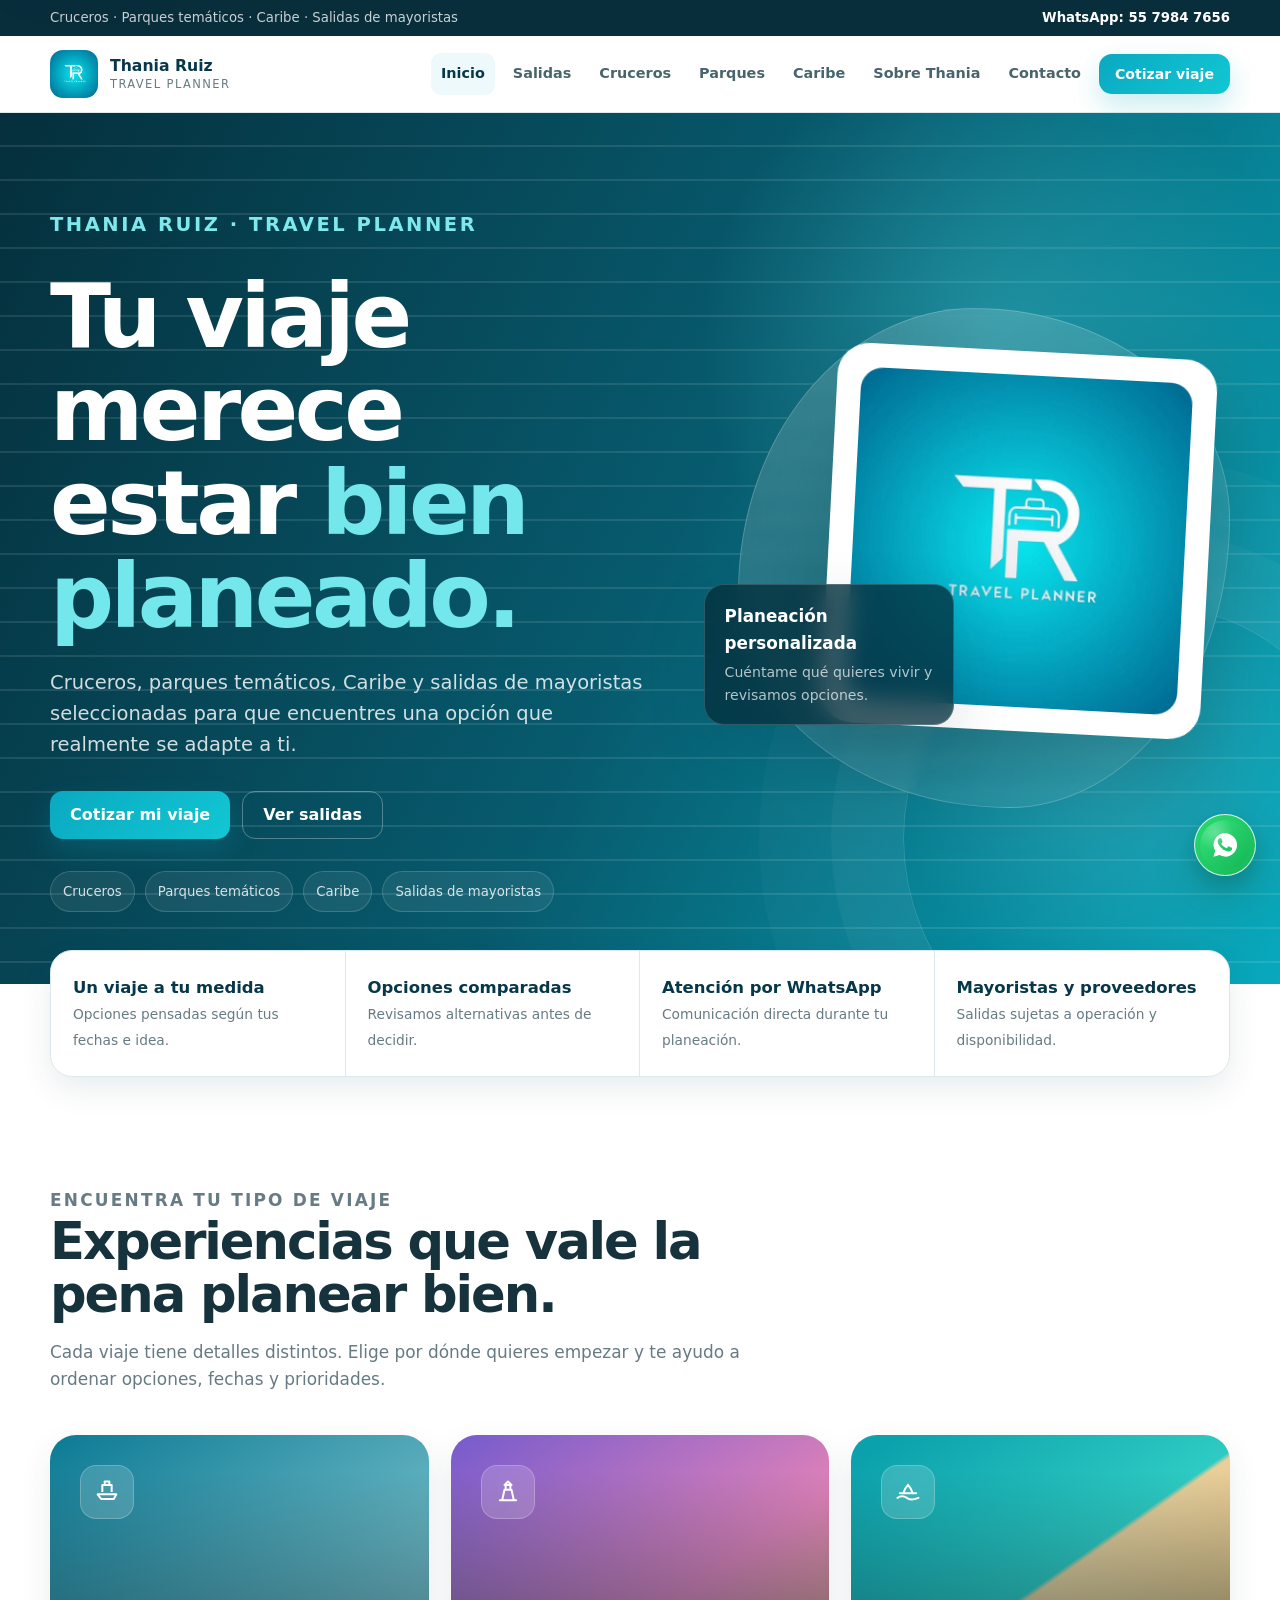
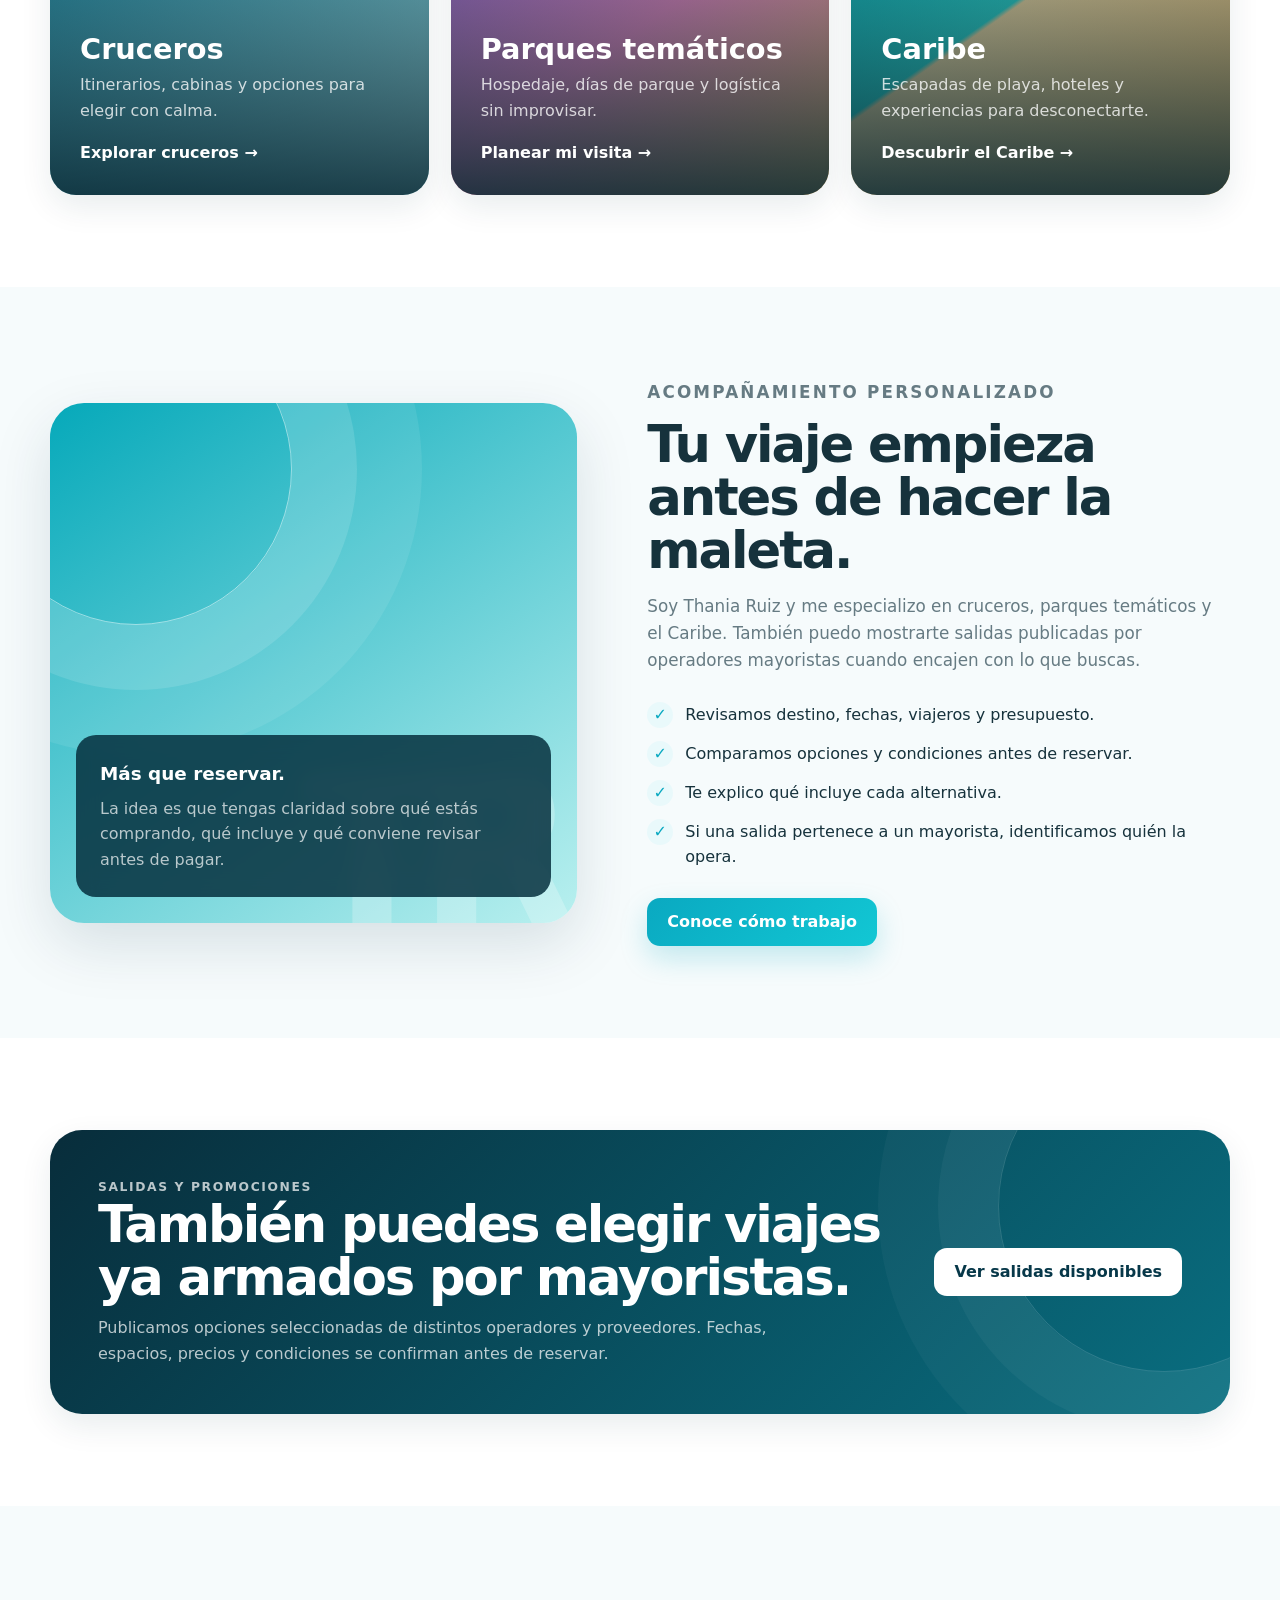
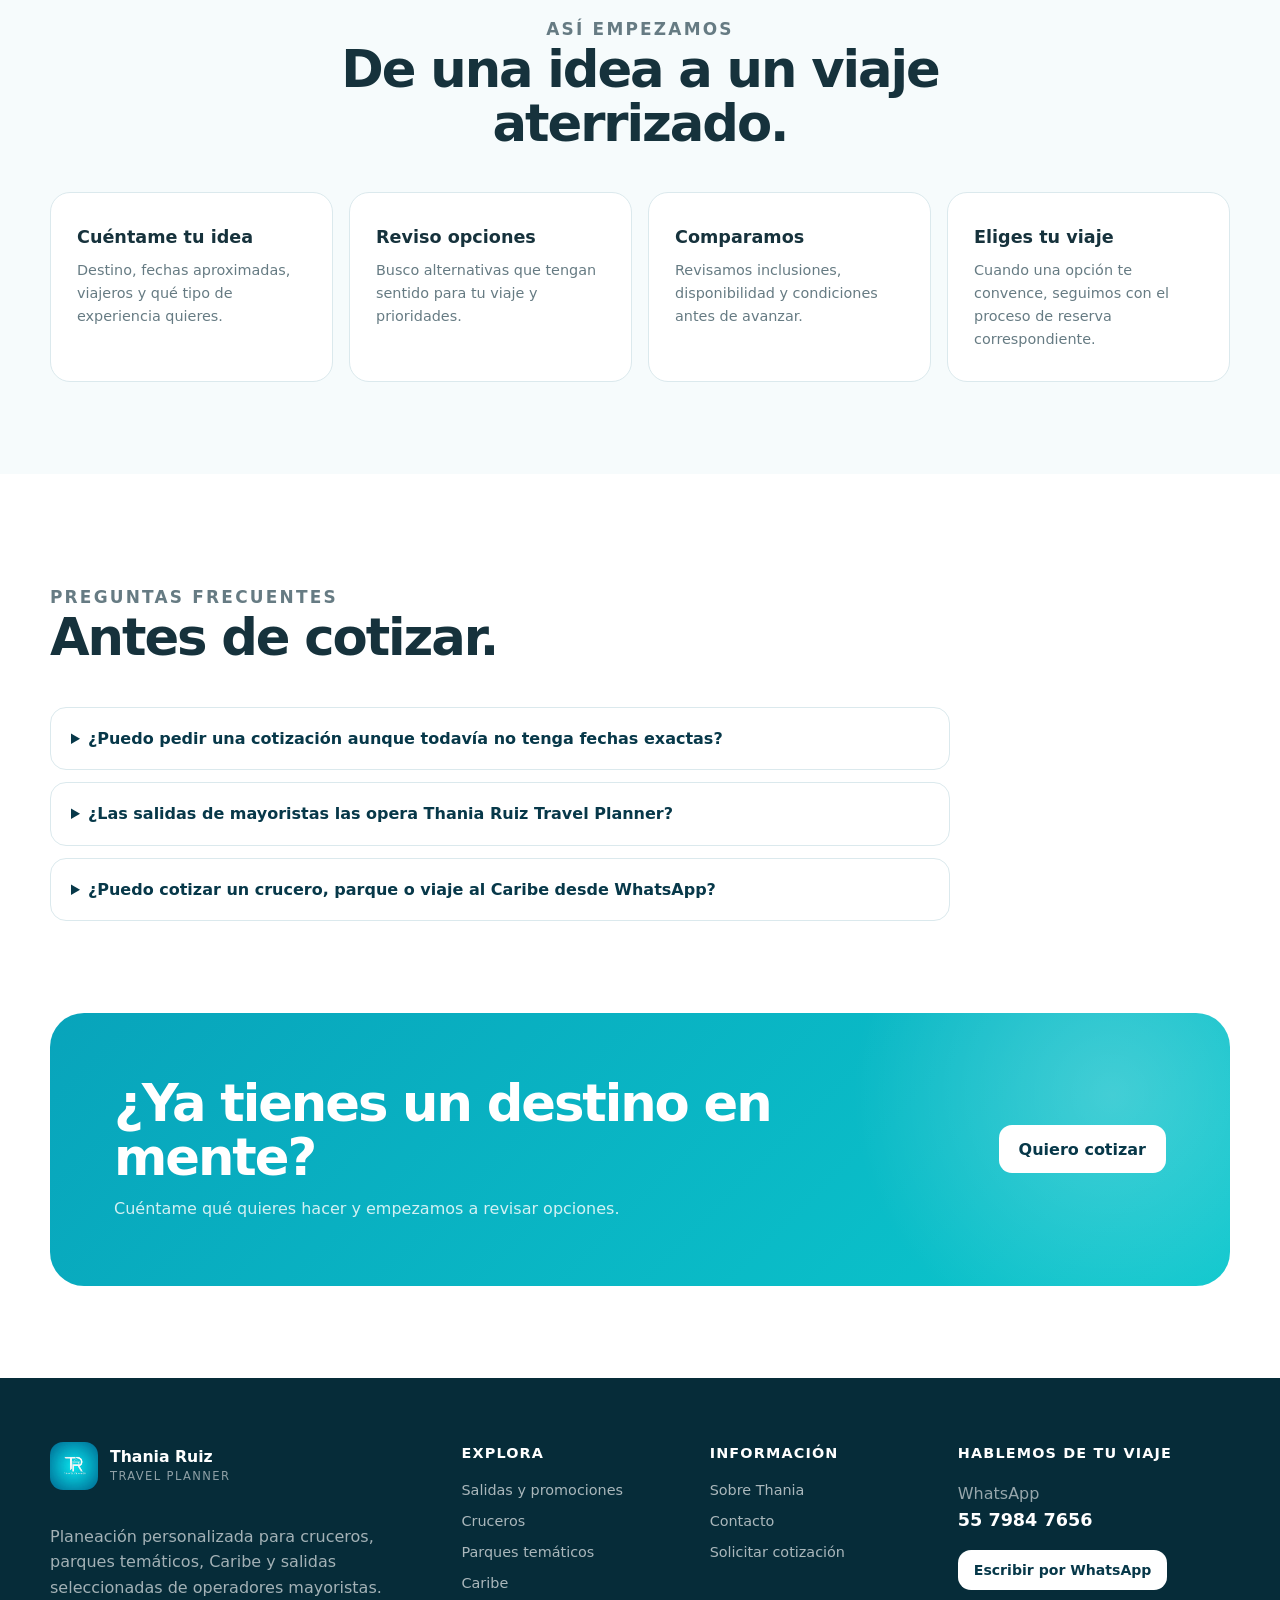
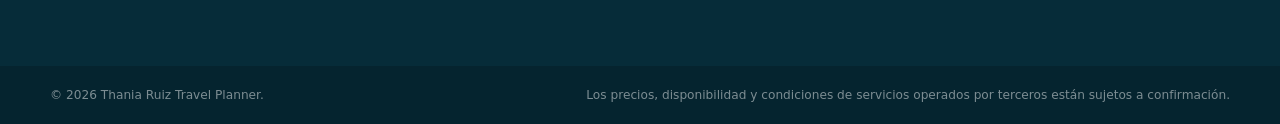
==== index.html @ 1c882a8e "Sitio inicial Thania Ruiz Travel Planner" ====
<!doctype html>
<html lang="es">
<head>
  <meta charset="utf-8">
  <meta name="viewport" content="width=device-width, initial-scale=1">
  <title>Thania Ruiz Travel Planner | Cruceros, Parques y Caribe</title>
  <meta name="description" content="Planeación personalizada de cruceros, parques temáticos, Caribe y salidas seleccionadas de mayoristas con Thania Ruiz Travel Planner.">
  <meta name="theme-color" content="#073849">
  <link rel="icon" href="assets/logo.webp">
  <link rel="stylesheet" href="css/styles.css">
</head>
<body data-page="inicio">
  <header id="site-header"></header>

  <main id="contenido">
    <section class="hero">
      <div class="container hero-inner">
        <div class="hero-copy reveal">
          <p class="eyebrow">Thania Ruiz · Travel Planner</p>
          <h1>Tu viaje merece estar <span>bien planeado.</span></h1>
          <p>Cruceros, parques temáticos, Caribe y salidas de mayoristas seleccionadas para que encuentres una opción que realmente se adapte a ti.</p>
          <div class="hero-actions">
            <a class="btn" href="contacto.html#cotizar">Cotizar mi viaje</a>
            <a class="btn btn-outline" href="salidas.html">Ver salidas</a>
          </div>
          <div class="hero-tags" aria-label="Especialidades">
            <span>Cruceros</span>
            <span>Parques temáticos</span>
            <span>Caribe</span>
            <span>Salidas de mayoristas</span>
          </div>
        </div>
        <div class="hero-panel reveal" aria-hidden="true">
          <div class="hero-orbit"></div>
          <div class="hero-logo-card"><img src="assets/logo.webp" alt=""></div>
          <div class="hero-float"><strong>Planeación personalizada</strong><span>Cuéntame qué quieres vivir y revisamos opciones.</span></div>
        </div>
      </div>
    </section>

    <div class="trust-strip">
      <div class="container trust-grid reveal">
        <div class="trust-item"><strong>Un viaje a tu medida</strong><span>Opciones pensadas según tus fechas e idea.</span></div>
        <div class="trust-item"><strong>Opciones comparadas</strong><span>Revisamos alternativas antes de decidir.</span></div>
        <div class="trust-item"><strong>Atención por WhatsApp</strong><span>Comunicación directa durante tu planeación.</span></div>
        <div class="trust-item"><strong>Mayoristas y proveedores</strong><span>Salidas sujetas a operación y disponibilidad.</span></div>
      </div>
    </div>

    <section class="section">
      <div class="container">
        <div class="section-head reveal">
          <p class="eyebrow">Encuentra tu tipo de viaje</p>
          <h2>Experiencias que vale la pena planear bien.</h2>
          <p>Cada viaje tiene detalles distintos. Elige por dónde quieres empezar y te ayudo a ordenar opciones, fechas y prioridades.</p>
        </div>
        <div class="card-grid">
          <a class="experience-card bg-cruise reveal" href="cruceros.html">
            <span class="experience-icon"><svg viewBox="0 0 24 24" aria-hidden="true"><path d="M4 14h16l-2.2 4H7L4 14Zm4-2V6h8v6M10 6V3h4v3" fill="none" stroke="currentColor" stroke-width="1.7" stroke-linejoin="round"/></svg></span>
            <h3>Cruceros</h3><p>Itinerarios, cabinas y opciones para elegir con calma.</p><span class="card-link">Explorar cruceros →</span>
          </a>
          <a class="experience-card bg-parks reveal" href="parques.html">
            <span class="experience-icon"><svg viewBox="0 0 24 24" aria-hidden="true"><path d="M5 19h14M7 19l2-9h6l2 9M10 10V6h4v4M9 6l3-3 3 3" fill="none" stroke="currentColor" stroke-width="1.7" stroke-linecap="round" stroke-linejoin="round"/></svg></span>
            <h3>Parques temáticos</h3><p>Hospedaje, días de parque y logística sin improvisar.</p><span class="card-link">Planear mi visita →</span>
          </a>
          <a class="experience-card bg-caribe reveal" href="caribe.html">
            <span class="experience-icon"><svg viewBox="0 0 24 24" aria-hidden="true"><path d="M3 17c3-2 5-2 8 0s5 2 10 0M5 13h14M8 13c1-4 3-6 4-7 1 1 3 3 4 7" fill="none" stroke="currentColor" stroke-width="1.7" stroke-linecap="round"/></svg></span>
            <h3>Caribe</h3><p>Escapadas de playa, hoteles y experiencias para desconectarte.</p><span class="card-link">Descubrir el Caribe →</span>
          </a>
        </div>
      </div>
    </section>

    <section class="section section-soft">
      <div class="container split">
        <div class="visual-panel reveal">
          <div class="visual-note"><strong>Más que reservar.</strong><p>La idea es que tengas claridad sobre qué estás comprando, qué incluye y qué conviene revisar antes de pagar.</p></div>
        </div>
        <div class="copy reveal">
          <p class="eyebrow">Acompañamiento personalizado</p>
          <h2>Tu viaje empieza antes de hacer la maleta.</h2>
          <p>Soy Thania Ruiz y me especializo en cruceros, parques temáticos y el Caribe. También puedo mostrarte salidas publicadas por operadores mayoristas cuando encajen con lo que buscas.</p>
          <ul class="check-list">
            <li>Revisamos destino, fechas, viajeros y presupuesto.</li>
            <li>Comparamos opciones y condiciones antes de reservar.</li>
            <li>Te explico qué incluye cada alternativa.</li>
            <li>Si una salida pertenece a un mayorista, identificamos quién la opera.</li>
          </ul>
          <a class="btn" href="nosotros.html">Conoce cómo trabajo</a>
        </div>
      </div>
    </section>

    <section class="section">
      <div class="container">
        <div class="majorista-banner reveal">
          <div class="majorista-inner">
            <div>
              <p class="eyebrow">Salidas y promociones</p>
              <h2>También puedes elegir viajes ya armados por mayoristas.</h2>
              <p>Publicamos opciones seleccionadas de distintos operadores y proveedores. Fechas, espacios, precios y condiciones se confirman antes de reservar.</p>
            </div>
            <a class="btn btn-light" href="salidas.html">Ver salidas disponibles</a>
          </div>
        </div>
      </div>
    </section>

    <section class="section section-soft">
      <div class="container">
        <div class="section-head center reveal">
          <p class="eyebrow">Así empezamos</p>
          <h2>De una idea a un viaje aterrizado.</h2>
        </div>
        <div class="steps">
          <div class="step reveal"><h3>Cuéntame tu idea</h3><p>Destino, fechas aproximadas, viajeros y qué tipo de experiencia quieres.</p></div>
          <div class="step reveal"><h3>Reviso opciones</h3><p>Busco alternativas que tengan sentido para tu viaje y prioridades.</p></div>
          <div class="step reveal"><h3>Comparamos</h3><p>Revisamos inclusiones, disponibilidad y condiciones antes de avanzar.</p></div>
          <div class="step reveal"><h3>Eliges tu viaje</h3><p>Cuando una opción te convence, seguimos con el proceso de reserva correspondiente.</p></div>
        </div>
      </div>
    </section>

    <section class="section">
      <div class="container">
        <div class="section-head reveal">
          <p class="eyebrow">Preguntas frecuentes</p>
          <h2>Antes de cotizar.</h2>
        </div>
        <div class="faq reveal">
          <details><summary>¿Puedo pedir una cotización aunque todavía no tenga fechas exactas?</summary><p>Sí. Puedes compartir un mes aproximado o decir que tus fechas son flexibles para revisar alternativas.</p></details>
          <details><summary>¿Las salidas de mayoristas las opera Thania Ruiz Travel Planner?</summary><p>No necesariamente. Cuando una salida sea operada por un tercero, el mayorista u operador se identificará y sus condiciones estarán sujetas a confirmación.</p></details>
          <details><summary>¿Puedo cotizar un crucero, parque o viaje al Caribe desde WhatsApp?</summary><p>Sí. El formulario de este sitio genera un mensaje con la información básica para iniciar la cotización por WhatsApp.</p></details>
        </div>
      </div>
    </section>

    <section class="section pt-0">
      <div class="container">
        <div class="cta reveal">
          <div class="cta-inner">
            <div><h2>¿Ya tienes un destino en mente?</h2><p>Cuéntame qué quieres hacer y empezamos a revisar opciones.</p></div>
            <a class="btn btn-light" href="contacto.html#cotizar">Quiero cotizar</a>
          </div>
        </div>
      </div>
    </section>
  </main>

  <footer id="site-footer"></footer>
  <a class="whatsapp-float" data-wa-message="Hola Thania, quiero información para planear un viaje." aria-label="Escribir por WhatsApp"><svg viewBox="0 0 24 24" aria-hidden="true"><path d="M12.04 2a9.82 9.82 0 0 0-8.43 14.87L2.1 22l5.25-1.38A9.99 9.99 0 1 0 12.04 2Zm5.79 14.08c-.25.7-1.47 1.34-2.02 1.42-.52.08-1.18.12-1.9-.12-.44-.14-1-.33-1.73-.64-3.04-1.31-5.03-4.36-5.18-4.56-.15-.2-1.24-1.65-1.24-3.15s.79-2.24 1.07-2.54c.28-.3.61-.37.81-.37.2 0 .4 0 .58.01.19.01.44-.07.69.53.25.6.84 2.05.91 2.2.08.15.13.33.03.53-.1.2-.15.33-.3.51-.15.18-.32.4-.46.53-.15.15-.3.31-.13.61.18.3.79 1.3 1.69 2.11 1.16 1.03 2.14 1.35 2.44 1.5.3.15.48.13.66-.08.18-.2.76-.89.96-1.19.2-.3.4-.25.68-.15.28.1 1.77.84 2.08.99.3.15.51.23.58.35.08.13.08.73-.17 1.43Z"/></svg></a>
  <script src="js/main.js"></script>
</body>
</html>
---- css/styles.css ----
:root {
  --turquoise: #0aa9c1;
  --turquoise-2: #12c7d4;
  --deep: #073849;
  --navy: #082d3b;
  --ink: #16323c;
  --muted: #667b83;
  --cream: #f6fbfc;
  --white: #ffffff;
  --line: #dbe9ed;
  --shadow: 0 22px 60px rgba(4, 50, 66, .13);
  --shadow-soft: 0 12px 32px rgba(4, 50, 66, .09);
  --radius: 26px;
  --radius-sm: 16px;
  --container: 1180px;
}

* { box-sizing: border-box; }
html { scroll-behavior: smooth; }
body {
  margin: 0;
  color: var(--ink);
  background: var(--white);
  font-family: Inter, ui-sans-serif, system-ui, -apple-system, BlinkMacSystemFont, "Segoe UI", sans-serif;
  line-height: 1.6;
  -webkit-font-smoothing: antialiased;
}
body.menu-open { overflow: hidden; }
img { max-width: 100%; display: block; }
a { color: inherit; text-decoration: none; }
button, input, select, textarea { font: inherit; }
button { cursor: pointer; }

.container { width: min(calc(100% - 40px), var(--container)); margin-inline: auto; }
.section { padding: 92px 0; }
.section-soft { background: var(--cream); }
.section-dark { background: var(--deep); color: var(--white); }
.section-head { max-width: 760px; margin-bottom: 42px; }
.section-head.center { margin-inline: auto; text-align: center; }
.section-head h2, .page-intro h1, .hero h1 {
  margin: 0;
  line-height: 1.04;
  letter-spacing: -.04em;
}
.section-head h2 { font-size: clamp(2rem, 4vw, 3.45rem); }
.section-head p { margin: 18px 0 0; color: var(--muted); font-size: 1.06rem; }
.section-dark .section-head p { color: rgba(255,255,255,.74); }
.eyebrow {
  margin: 0 0 12px;
  color: var(--turquoise);
  font-size: .77rem;
  font-weight: 800;
  letter-spacing: .13em;
  text-transform: uppercase;
}
.section-dark .eyebrow { color: #5be1e7; }

.skip-link { position: fixed; left: 16px; top: -60px; z-index: 9999; background: #fff; padding: 10px 14px; border-radius: 10px; box-shadow: var(--shadow-soft); }
.skip-link:focus { top: 16px; }

.topbar { background: var(--navy); color: rgba(255,255,255,.78); font-size: .83rem; }
.topbar-inner { min-height: 36px; display: flex; justify-content: space-between; align-items: center; gap: 20px; }
.topbar a { color: #fff; font-weight: 700; }
.nav { position: sticky; top: 0; z-index: 100; background: rgba(255,255,255,.96); border-bottom: 1px solid rgba(219,233,237,.9); backdrop-filter: blur(16px); }
.nav-inner { min-height: 76px; display: flex; align-items: center; justify-content: space-between; gap: 24px; }
.brand { display: inline-flex; align-items: center; gap: 12px; min-width: 210px; }
.brand img { width: 48px; height: 48px; object-fit: cover; border-radius: 13px; }
.brand span { display: flex; flex-direction: column; line-height: 1.05; }
.brand strong { font-size: .98rem; color: var(--deep); }
.brand small { margin-top: 4px; color: var(--muted); font-size: .72rem; letter-spacing: .12em; text-transform: uppercase; }
.nav-menu { display: flex; align-items: center; gap: 8px; }
.nav-menu > a:not(.btn) { padding: 9px 10px; color: #49646d; font-size: .9rem; font-weight: 700; border-radius: 10px; transition: .2s ease; }
.nav-menu > a:not(.btn):hover, .nav-menu > a.active { background: #edf9fb; color: var(--deep); }
.nav-toggle { display: none; width: 44px; height: 44px; border: 0; background: transparent; padding: 9px; }
.nav-toggle span { display: block; height: 2px; background: var(--deep); margin: 5px 0; border-radius: 2px; }

.btn {
  display: inline-flex;
  align-items: center;
  justify-content: center;
  gap: 9px;
  min-height: 48px;
  padding: 0 20px;
  border: 0;
  border-radius: 13px;
  background: linear-gradient(135deg, var(--turquoise), var(--turquoise-2));
  color: #fff;
  font-weight: 800;
  box-shadow: 0 12px 28px rgba(10,169,193,.22);
  transition: transform .2s ease, box-shadow .2s ease;
}
.btn:hover { transform: translateY(-2px); box-shadow: 0 16px 32px rgba(10,169,193,.28); }
.btn-sm { min-height: 40px; padding-inline: 16px; font-size: .88rem; }
.btn-light { background: #fff; color: var(--deep); box-shadow: none; }
.btn-outline { background: transparent; color: var(--deep); border: 1px solid var(--line); box-shadow: none; }
.btn-outline:hover { border-color: #9adce4; box-shadow: none; }
.btn-block { width: 100%; }

.hero { position: relative; overflow: hidden; min-height: 720px; background: linear-gradient(115deg, #052f3c 0%, #075b6e 52%, #08a9bd 100%); color: #fff; }
.hero::before, .page-hero::before {
  content: "";
  position: absolute;
  inset: 0;
  background:
    radial-gradient(circle at 78% 26%, rgba(95,235,239,.28), transparent 25%),
    radial-gradient(circle at 87% 74%, rgba(255,255,255,.11), transparent 18%),
    linear-gradient(transparent 94%, rgba(255,255,255,.1) 94%);
  background-size: auto, auto, 100% 34px;
  pointer-events: none;
}
.hero::after {
  content: "";
  position: absolute;
  width: 470px;
  height: 470px;
  right: -95px;
  bottom: -90px;
  border-radius: 50%;
  border: 1px solid rgba(255,255,255,.16);
  box-shadow: 0 0 0 72px rgba(255,255,255,.035), 0 0 0 144px rgba(255,255,255,.025);
}
.hero-inner { position: relative; z-index: 2; min-height: 720px; display: grid; grid-template-columns: 1.06fr .94fr; align-items: center; gap: 60px; padding: 72px 0; }
.hero-copy { max-width: 690px; }
.hero .eyebrow { color: #7ee9ec; }
.hero h1 { font-size: clamp(3.25rem, 7vw, 6.2rem); max-width: 800px; }
.hero h1 span { color: #73e7eb; }
.hero-copy > p { max-width: 660px; margin: 24px 0 30px; color: rgba(255,255,255,.82); font-size: clamp(1.05rem, 2vw, 1.22rem); }
.hero-actions { display: flex; flex-wrap: wrap; gap: 12px; }
.hero .btn-outline { color: #fff; border-color: rgba(255,255,255,.3); }
.hero .btn-outline:hover { background: rgba(255,255,255,.08); }
.hero-tags { display: flex; flex-wrap: wrap; gap: 10px; margin-top: 32px; }
.hero-tags span { padding: 9px 12px; border: 1px solid rgba(255,255,255,.16); border-radius: 999px; background: rgba(255,255,255,.07); color: rgba(255,255,255,.82); font-size: .83rem; }
.hero-panel { position: relative; min-height: 520px; }
.hero-orbit { position: absolute; inset: 20px 0 0 34px; border-radius: 48% 52% 45% 55% / 57% 42% 58% 43%; background: linear-gradient(145deg, rgba(255,255,255,.18), rgba(255,255,255,.05)); border: 1px solid rgba(255,255,255,.2); backdrop-filter: blur(7px); }
.hero-logo-card { position: absolute; width: min(380px, 82%); right: 4%; top: 12%; border-radius: 32px; padding: 24px; background: #fff; box-shadow: 0 35px 90px rgba(0,0,0,.22); transform: rotate(3deg); }
.hero-logo-card img { width: 100%; aspect-ratio: 1 / 1; object-fit: cover; border-radius: 22px; }
.hero-float { position: absolute; left: 0; bottom: 16%; width: 250px; padding: 18px 20px; border-radius: 20px; background: rgba(5,46,59,.77); border: 1px solid rgba(255,255,255,.16); backdrop-filter: blur(12px); box-shadow: var(--shadow); }
.hero-float strong { display: block; font-size: 1.05rem; }
.hero-float span { display: block; margin-top: 4px; color: rgba(255,255,255,.7); font-size: .88rem; }

.trust-strip { margin-top: -34px; position: relative; z-index: 4; }
.trust-grid { display: grid; grid-template-columns: repeat(4, 1fr); background: #fff; border: 1px solid var(--line); border-radius: 22px; box-shadow: var(--shadow-soft); overflow: hidden; }
.trust-item { padding: 24px 22px; border-right: 1px solid var(--line); }
.trust-item:last-child { border-right: 0; }
.trust-item strong { display: block; color: var(--deep); font-size: 1.03rem; }
.trust-item span { color: var(--muted); font-size: .86rem; }

.card-grid { display: grid; grid-template-columns: repeat(3, 1fr); gap: 22px; }
.experience-card { position: relative; min-height: 360px; padding: 30px; border-radius: var(--radius); overflow: hidden; display: flex; flex-direction: column; justify-content: flex-end; color: #fff; box-shadow: var(--shadow-soft); isolation: isolate; }
.experience-card::before, .destination-card::before, .departure-visual::before { content: ""; position: absolute; inset: 0; z-index: -2; transition: transform .5s ease; }
.experience-card::after, .destination-card::after, .departure-visual::after { content: ""; position: absolute; inset: 0; z-index: -1; background: linear-gradient(180deg, rgba(3,35,47,.05) 10%, rgba(3,35,47,.86) 100%); }
.experience-card:hover::before, .destination-card:hover::before { transform: scale(1.04); }
.bg-cruise::before { background: linear-gradient(145deg, #0c7f9a, #b8eef0); }
.bg-parks::before { background: linear-gradient(145deg, #7b5ed6, #ec87c0 52%, #f6c26c); }
.bg-caribe::before { background: linear-gradient(145deg, #0ca8b3 5%, #30d4cb 45%, #f5d89f 46%, #eebc6c 100%); }
.experience-icon { width: 54px; height: 54px; display: grid; place-items: center; border-radius: 16px; background: rgba(255,255,255,.16); border: 1px solid rgba(255,255,255,.22); backdrop-filter: blur(8px); margin-bottom: auto; }
.experience-icon svg { width: 28px; }
.experience-card h3 { margin: 22px 0 8px; font-size: 1.8rem; line-height: 1.05; }
.experience-card p { margin: 0 0 16px; color: rgba(255,255,255,.78); }
.card-link { font-weight: 800; }

.split { display: grid; grid-template-columns: .95fr 1.05fr; gap: 70px; align-items: center; }
.visual-panel { min-height: 520px; position: relative; border-radius: 34px; overflow: hidden; background: linear-gradient(145deg, #06a9ba, #b9f0ef); box-shadow: var(--shadow); }
.visual-panel::before { content: ""; position: absolute; width: 310px; height: 310px; top: -90px; left: -70px; border-radius: 50%; border: 1px solid rgba(255,255,255,.5); box-shadow: 0 0 0 65px rgba(255,255,255,.12), 0 0 0 130px rgba(255,255,255,.08); }
.visual-panel::after { content: "TR"; position: absolute; right: 24px; bottom: -34px; color: rgba(255,255,255,.24); font-size: 13rem; font-weight: 900; line-height: 1; letter-spacing: -.12em; }
.visual-note { position: absolute; left: 26px; right: 26px; bottom: 26px; z-index: 2; padding: 24px; border-radius: 20px; background: rgba(5,48,62,.85); color: #fff; backdrop-filter: blur(10px); }
.visual-note strong { font-size: 1.15rem; }
.visual-note p { margin: 7px 0 0; color: rgba(255,255,255,.7); }
.copy h2 { margin: 0; font-size: clamp(2.15rem, 4vw, 3.7rem); line-height: 1.03; letter-spacing: -.04em; }
.copy > p { color: var(--muted); font-size: 1.05rem; }
.check-list { list-style: none; padding: 0; margin: 28px 0; display: grid; gap: 13px; }
.check-list li { display: flex; gap: 12px; align-items: flex-start; }
.check-list li::before { content: "✓"; flex: 0 0 26px; height: 26px; display: grid; place-items: center; border-radius: 50%; background: #e9f9fb; color: var(--turquoise); font-weight: 900; }

.majorista-banner { position: relative; overflow: hidden; border-radius: 32px; background: linear-gradient(135deg, var(--navy), #096e80); color: #fff; padding: 48px; box-shadow: var(--shadow-soft); }
.majorista-banner::after { content: ""; position: absolute; width: 330px; height: 330px; right: -100px; top: -90px; border-radius: 50%; border: 1px solid rgba(255,255,255,.15); box-shadow: 0 0 0 60px rgba(255,255,255,.04), 0 0 0 120px rgba(255,255,255,.03); }
.majorista-inner { position: relative; z-index: 2; display: grid; grid-template-columns: 1fr auto; align-items: center; gap: 30px; }
.majorista-banner h2 { margin: 0 0 10px; font-size: clamp(2rem, 4vw, 3.2rem); letter-spacing: -.04em; line-height: 1.05; }
.majorista-banner p { max-width: 740px; margin: 0; color: rgba(255,255,255,.72); }

.steps { display: grid; grid-template-columns: repeat(4, 1fr); gap: 16px; }
.step { padding: 30px 26px; border: 1px solid var(--line); border-radius: 20px; background: #fff; }
.step h3 { margin: 0 0 8px; font-size: 1.1rem; }
.step p { margin: 0; color: var(--muted); font-size: .9rem; }

.cta { position: relative; overflow: hidden; border-radius: 34px; padding: 64px; background: linear-gradient(135deg, #08a4bb, #0bc7cd); color: #fff; }
.cta::before { content: ""; position: absolute; inset: 0; background: radial-gradient(circle at 90% 30%, rgba(255,255,255,.23), transparent 24%); }
.cta-inner { position: relative; z-index: 2; display: grid; grid-template-columns: 1fr auto; gap: 30px; align-items: center; }
.cta h2 { margin: 0; max-width: 760px; font-size: clamp(2rem, 4vw, 3.5rem); line-height: 1.04; letter-spacing: -.04em; }
.cta p { margin: 12px 0 0; color: rgba(255,255,255,.82); }

.page-hero { position: relative; overflow: hidden; background: linear-gradient(120deg, #073849, #08798c); color: #fff; }
.page-hero-inner { position: relative; z-index: 2; min-height: 380px; padding: 76px 0; display: flex; align-items: flex-end; }
.page-intro { max-width: 790px; }
.page-intro .eyebrow { color: #72e6ea; }
.page-intro h1 { font-size: clamp(3rem, 6vw, 5.2rem); }
.page-intro p { margin: 22px 0 0; max-width: 720px; color: rgba(255,255,255,.76); font-size: 1.1rem; }

.filter-bar { display: flex; flex-wrap: wrap; gap: 9px; margin-bottom: 32px; }
.filter-button { border: 1px solid var(--line); background: #fff; color: #536b74; border-radius: 999px; padding: 10px 15px; font-weight: 800; font-size: .86rem; }
.filter-button.active, .filter-button:hover { background: var(--deep); border-color: var(--deep); color: #fff; }
.departure-grid { display: grid; grid-template-columns: repeat(3, 1fr); gap: 22px; }
.departure-card { border: 1px solid var(--line); border-radius: 24px; overflow: hidden; background: #fff; box-shadow: var(--shadow-soft); }
.departure-visual { position: relative; min-height: 190px; overflow: hidden; isolation: isolate; color: #fff; }
.departure-visual.sea::before { background: linear-gradient(145deg, #0596ac, #18cbd0 54%, #f2d79d 55%, #e9b763); }
.departure-visual::after { background: linear-gradient(180deg, rgba(4,43,55,.04), rgba(4,43,55,.34)); }
.departure-label { position: absolute; left: 18px; top: 18px; z-index: 2; padding: 8px 11px; border-radius: 999px; background: rgba(255,255,255,.9); color: var(--deep); font-size: .76rem; font-weight: 900; }
.departure-icon { position: absolute; right: 24px; bottom: 20px; z-index: 2; width: 62px; height: 62px; display: grid; place-items: center; border-radius: 18px; background: rgba(255,255,255,.16); border: 1px solid rgba(255,255,255,.25); }
.departure-icon svg { width: 34px; }
.departure-body { padding: 24px; }
.departure-body h2 { margin: 0 0 4px; font-size: 1.4rem; line-height: 1.15; }
.departure-destination { margin: 0 0 20px; color: var(--muted); }
.departure-meta { display: grid; grid-template-columns: 1fr 1fr; gap: 10px; margin-bottom: 18px; }
.departure-meta span { padding: 11px; border-radius: 13px; background: var(--cream); color: var(--muted); font-size: .79rem; }
.departure-meta strong { display: block; color: var(--deep); font-size: .73rem; text-transform: uppercase; letter-spacing: .06em; }
.departure-body > p:not(.eyebrow):not(.departure-destination) { color: var(--muted); font-size: .9rem; }
.empty-state { grid-column: 1 / -1; padding: 60px; display: flex; flex-direction: column; align-items: center; text-align: center; border: 1px dashed #b8d9df; border-radius: 24px; background: #f8fcfd; }
.empty-state strong { font-size: 1.2rem; }
.empty-state span { color: var(--muted); margin: 6px 0 20px; }

.info-grid { display: grid; grid-template-columns: repeat(3, 1fr); gap: 20px; }
.info-card { padding: 28px; border-radius: 22px; border: 1px solid var(--line); background: #fff; }
.info-card .mini-icon { width: 50px; height: 50px; display: grid; place-items: center; border-radius: 15px; background: #eaf9fb; color: var(--turquoise); margin-bottom: 22px; font-weight: 900; }
.info-card h3 { margin: 0 0 8px; }
.info-card p { margin: 0; color: var(--muted); }

.destination-grid { display: grid; grid-template-columns: repeat(2, 1fr); gap: 20px; }
.destination-card { position: relative; min-height: 300px; border-radius: 26px; padding: 28px; display: flex; align-items: flex-end; overflow: hidden; color: #fff; isolation: isolate; }
.destination-card.cancun::before { background: linear-gradient(145deg, #07abc1, #36d8cf 52%, #f5d99e 53%, #e8b768); }
.destination-card.riviera::before { background: linear-gradient(145deg, #0d7b83, #34bda9 50%, #e8d5a3 51%, #c8975d); }
.destination-card.punta::before { background: linear-gradient(145deg, #209ab4, #5ed5d2 55%, #f7e3b6 56%, #edbd76); }
.destination-card.caribbean::before { background: linear-gradient(145deg, #075e7a, #139db2 58%, #f2ca84 59%, #dd9e52); }
.destination-card h3 { margin: 0; font-size: 1.7rem; }
.destination-card p { margin: 5px 0 0; color: rgba(255,255,255,.76); }

.faq { display: grid; gap: 12px; max-width: 900px; }
details { border: 1px solid var(--line); border-radius: 16px; padding: 18px 20px; background: #fff; }
summary { cursor: pointer; font-weight: 800; color: var(--deep); }
details p { color: var(--muted); margin: 12px 0 2px; }

.quote-layout { display: grid; grid-template-columns: .75fr 1.25fr; gap: 54px; align-items: start; }
.contact-card { padding: 32px; border-radius: 24px; background: linear-gradient(145deg, var(--deep), #08798b); color: #fff; position: sticky; top: 110px; }
.contact-card h2 { margin: 0 0 12px; font-size: 2rem; line-height: 1.05; }
.contact-card p { color: rgba(255,255,255,.72); }
.contact-lines { display: grid; gap: 14px; margin-top: 28px; }
.contact-line { padding: 16px; border-radius: 14px; background: rgba(255,255,255,.08); border: 1px solid rgba(255,255,255,.12); }
.contact-line span { display: block; color: rgba(255,255,255,.6); font-size: .75rem; text-transform: uppercase; letter-spacing: .08em; }
.contact-line strong { display: block; margin-top: 2px; }
.form-card { padding: 34px; border: 1px solid var(--line); border-radius: 26px; background: #fff; box-shadow: var(--shadow-soft); }
.form-grid { display: grid; grid-template-columns: 1fr 1fr; gap: 18px; }
.field { display: grid; gap: 7px; }
.field.full { grid-column: 1 / -1; }
.field label { color: var(--deep); font-weight: 800; font-size: .86rem; }
.field input, .field select, .field textarea { width: 100%; border: 1px solid #cfdee2; border-radius: 12px; padding: 13px 14px; color: var(--ink); background: #fbfdfe; outline: none; }
.field textarea { min-height: 120px; resize: vertical; }
.field input:focus, .field select:focus, .field textarea:focus { border-color: var(--turquoise); box-shadow: 0 0 0 3px rgba(10,169,193,.09); }
.form-note { color: var(--muted); font-size: .79rem; margin: 14px 0 0; }

.footer-main { background: #062c39; color: #fff; padding: 64px 0 50px; }
.footer-grid { display: grid; grid-template-columns: 1.35fr .75fr .75fr 1fr; gap: 44px; }
.brand-footer { min-width: 0; margin-bottom: 18px; }
.brand-footer strong { color: #fff; }
.brand-footer small { color: rgba(255,255,255,.55); }
.footer-grid > div:first-child p { max-width: 390px; color: rgba(255,255,255,.63); }
.footer-grid h3 { margin: 0 0 14px; font-size: .9rem; text-transform: uppercase; letter-spacing: .08em; }
.footer-grid > div > a:not(.brand):not(.btn) { display: block; margin: 8px 0; color: rgba(255,255,255,.66); font-size: .9rem; }
.footer-grid > div > a:hover { color: #fff; }
.footer-contact { color: rgba(255,255,255,.58); }
.footer-contact a { color: #fff; font-size: 1.1rem; font-weight: 800; }
.footer-bottom { background: #05242f; color: rgba(255,255,255,.48); font-size: .76rem; }
.footer-bottom-inner { min-height: 58px; display: flex; justify-content: space-between; align-items: center; gap: 24px; }

.whatsapp-float { position: fixed; right: 22px; bottom: 22px; z-index: 90; width: 58px; height: 58px; display: grid; place-items: center; border-radius: 50%; background: #25d366; color: #fff; box-shadow: 0 14px 30px rgba(0,0,0,.22); transition: transform .2s ease; }
.whatsapp-float:hover { transform: translateY(-3px) scale(1.03); }
.whatsapp-float svg { width: 28px; height: 28px; fill: currentColor; }

.reveal { opacity: 0; transform: translateY(18px); transition: opacity .6s ease, transform .6s ease; }
.reveal.visible { opacity: 1; transform: none; }

@media (max-width: 1040px) {
  .topbar-inner span { display: none; }
  .topbar-inner { justify-content: flex-end; }
  .nav-toggle { display: block; }
  .nav-menu { position: fixed; inset: 113px 0 auto 0; padding: 20px; background: #fff; border-bottom: 1px solid var(--line); box-shadow: var(--shadow-soft); display: grid; gap: 4px; transform: translateY(-12px); opacity: 0; pointer-events: none; transition: .2s ease; }
  .nav-menu.open { transform: none; opacity: 1; pointer-events: auto; }
  .nav-menu > a:not(.btn) { padding: 12px 14px; }
  .hero, .hero-inner { min-height: auto; }
  .hero-inner { grid-template-columns: 1fr; padding: 90px 0 110px; }
  .hero-panel { display: none; }
  .trust-grid { grid-template-columns: repeat(2, 1fr); }
  .trust-item:nth-child(2) { border-right: 0; }
  .trust-item:nth-child(-n+2) { border-bottom: 1px solid var(--line); }
  .card-grid, .departure-grid { grid-template-columns: repeat(2, 1fr); }
  .split { grid-template-columns: 1fr; gap: 42px; }
  .visual-panel { min-height: 390px; }
  .steps { grid-template-columns: repeat(2, 1fr); }
  .quote-layout { grid-template-columns: 1fr; }
  .contact-card { position: static; }
  .footer-grid { grid-template-columns: repeat(2, 1fr); }
}

@media (max-width: 700px) {
  .container { width: min(calc(100% - 28px), var(--container)); }
  .section { padding: 68px 0; }
  .topbar { display: none; }
  .nav-inner { min-height: 70px; }
  .nav-menu { inset: 70px 0 auto 0; }
  .brand img { width: 44px; height: 44px; }
  .hero-inner { padding: 74px 0 88px; }
  .hero h1 { font-size: clamp(2.75rem, 15vw, 4.2rem); }
  .hero-copy > p { font-size: 1rem; }
  .hero-actions { flex-direction: column; align-items: stretch; }
  .hero-actions .btn { width: 100%; }
  .trust-strip { margin-top: -24px; }
  .trust-grid { grid-template-columns: 1fr; }
  .trust-item { border-right: 0 !important; border-bottom: 1px solid var(--line); }
  .trust-item:last-child { border-bottom: 0; }
  .card-grid, .departure-grid, .info-grid, .destination-grid { grid-template-columns: 1fr; }
  .experience-card { min-height: 320px; }
  .majorista-banner { padding: 34px 26px; }
  .majorista-inner, .cta-inner { grid-template-columns: 1fr; }
  .majorista-inner .btn, .cta-inner .btn { width: 100%; }
  .steps { grid-template-columns: 1fr; }
  .cta { padding: 40px 26px; border-radius: 26px; }
  .page-hero-inner { min-height: 330px; padding: 58px 0; }
  .page-intro h1 { font-size: clamp(2.65rem, 13vw, 4rem); }
  .departure-meta { grid-template-columns: 1fr; }
  .form-grid { grid-template-columns: 1fr; }
  .field.full { grid-column: auto; }
  .form-card { padding: 24px; }
  .footer-grid { grid-template-columns: 1fr; gap: 30px; }
  .footer-bottom-inner { padding: 16px 0; display: grid; }
  .whatsapp-float { right: 16px; bottom: 16px; width: 54px; height: 54px; }
}
.pt-0 { padding-top: 0; }

/* --- Presentation refinements requested by client demo --- */
.page-hero {
  background:
    radial-gradient(circle at 18% 18%, rgba(92, 235, 239, .22), transparent 22%),
    radial-gradient(circle at 82% 22%, rgba(255,255,255,.14), transparent 18%),
    linear-gradient(118deg, #073849 0%, #0a6176 46%, #14b8ca 100%);
}

.page-hero::before {
  background:
    linear-gradient(180deg, rgba(255,255,255,.08), transparent 30%),
    radial-gradient(circle at 78% 24%, rgba(255,255,255,.18), transparent 18%),
    radial-gradient(circle at 87% 78%, rgba(4,36,48,.2), transparent 20%);
  opacity: 1;
}

.destination-carousel {
  position: relative;
  overflow: hidden;
  padding: 12px 0 18px;
}

.destination-carousel::before,
.destination-carousel::after {
  content: "";
  position: absolute;
  top: 0;
  bottom: 0;
  width: 72px;
  z-index: 4;
  pointer-events: none;
}

.destination-carousel::before {
  left: 0;
  background: linear-gradient(90deg, #fff 10%, rgba(255,255,255,0));
}

.destination-carousel::after {
  right: 0;
  background: linear-gradient(270deg, #fff 10%, rgba(255,255,255,0));
}

.destination-track {
  display: flex;
  align-items: stretch;
  gap: 20px;
  width: max-content;
  animation: destination-marquee 30s linear infinite;
  will-change: transform;
}

.destination-carousel:hover .destination-track {
  animation-play-state: paused;
}

@keyframes destination-marquee {
  0% { transform: translateX(0); }
  100% { transform: translateX(calc(-50% - 10px)); }
}

.destination-card.is-carousel {
  flex: 0 0 340px;
  min-height: 380px;
  padding: 30px;
  text-decoration: none;
  transform-origin: center center;
  transition: transform .35s ease, box-shadow .35s ease, filter .35s ease;
}

.destination-card.is-carousel::before {
  transition: transform .55s ease, filter .55s ease;
  filter: saturate(1.04);
}

.destination-card.is-carousel::after {
  background: linear-gradient(180deg, rgba(4, 34, 45, .02) 14%, rgba(3,35,47,.88) 100%);
}

.destination-card.is-carousel:hover {
  transform: scale(1.06);
  box-shadow: 0 26px 58px rgba(4, 50, 66, .20);
  z-index: 5;
}

.destination-card.is-carousel:hover::before {
  transform: scale(1.08);
  filter: saturate(1.14) brightness(1.03);
}

.destination-copy {
  display: flex;
  flex-direction: column;
  justify-content: flex-end;
  height: 100%;
}

.destination-badge {
  display: inline-flex;
  align-items: center;
  width: fit-content;
  padding: 8px 12px;
  border-radius: 999px;
  margin-bottom: auto;
  background: rgba(255,255,255,.14);
  border: 1px solid rgba(255,255,255,.22);
  backdrop-filter: blur(8px);
  color: rgba(255,255,255,.92);
  font-size: .78rem;
  font-weight: 700;
  letter-spacing: .04em;
  text-transform: uppercase;
}

.destination-card.is-carousel h3 {
  font-size: 2rem;
  line-height: 1.02;
  margin: 18px 0 10px;
}

.destination-card.is-carousel p {
  margin: 0;
  color: rgba(255,255,255,.82);
  max-width: 290px;
}

.destination-meta {
  display: flex;
  flex-wrap: wrap;
  gap: 8px;
  margin-top: 18px;
  opacity: .92;
}

.destination-meta span {
  padding: 7px 11px;
  border-radius: 999px;
  background: rgba(255,255,255,.12);
  border: 1px solid rgba(255,255,255,.14);
  color: rgba(255,255,255,.92);
  font-size: .78rem;
}

.destination-cta {
  margin-top: 18px;
  font-weight: 800;
  color: #fff;
  letter-spacing: -.01em;
}

.whatsapp-float {
  position: fixed;
  right: 24px;
  bottom: 24px;
  z-index: 90;
  width: 62px;
  height: 62px;
  display: grid;
  place-items: center;
  border-radius: 50%;
  color: #fff;
  background: linear-gradient(135deg, #29db6f 0%, #18b85a 100%);
  border: 1px solid rgba(255,255,255,.82);
  box-shadow: 0 18px 40px rgba(14, 85, 42, .28), 0 8px 20px rgba(0,0,0,.12);
  transition: transform .22s ease, box-shadow .22s ease, filter .22s ease;
}

.whatsapp-float::before {
  content: "";
  position: absolute;
  inset: 5px;
  border-radius: 50%;
  background: radial-gradient(circle at 30% 25%, rgba(255,255,255,.28), transparent 36%), linear-gradient(135deg, #34e27b, #13b654);
  z-index: -1;
}

.whatsapp-float:hover {
  transform: translateY(-4px) scale(1.05);
  box-shadow: 0 24px 46px rgba(14, 85, 42, .34), 0 12px 24px rgba(0,0,0,.12);
  filter: saturate(1.03);
}

.whatsapp-float svg {
  width: 28px;
  height: 28px;
  fill: currentColor;
}

@media (max-width: 900px) {
  .destination-card.is-carousel {
    flex-basis: 290px;
    min-height: 350px;
  }
}

@media (max-width: 700px) {
  .destination-carousel::before,
  .destination-carousel::after {
    width: 32px;
  }

  .destination-track {
    gap: 16px;
    animation-duration: 24s;
  }

  .destination-card.is-carousel {
    flex-basis: 260px;
    min-height: 320px;
    padding: 24px;
  }

  .destination-card.is-carousel h3 {
    font-size: 1.65rem;
  }

  .whatsapp-float {
    right: 16px;
    bottom: 16px;
    width: 58px;
    height: 58px;
  }
}
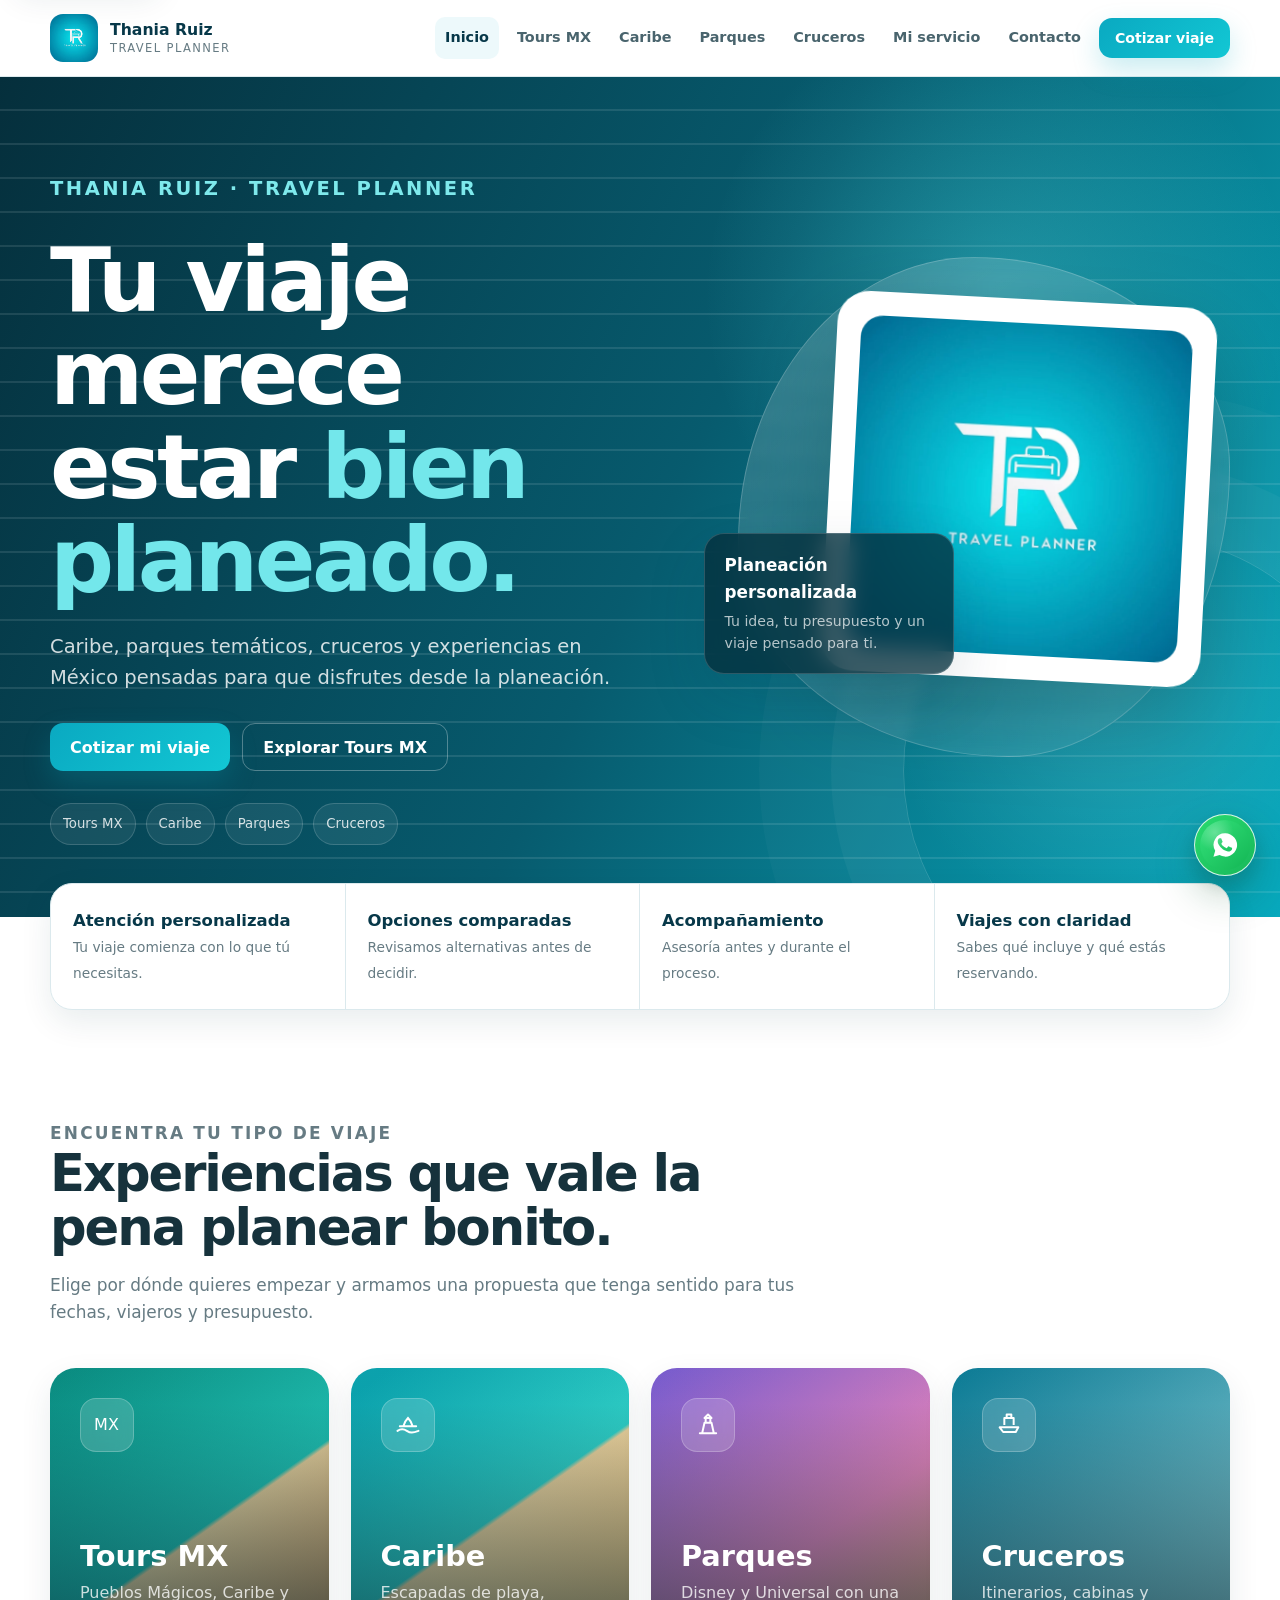
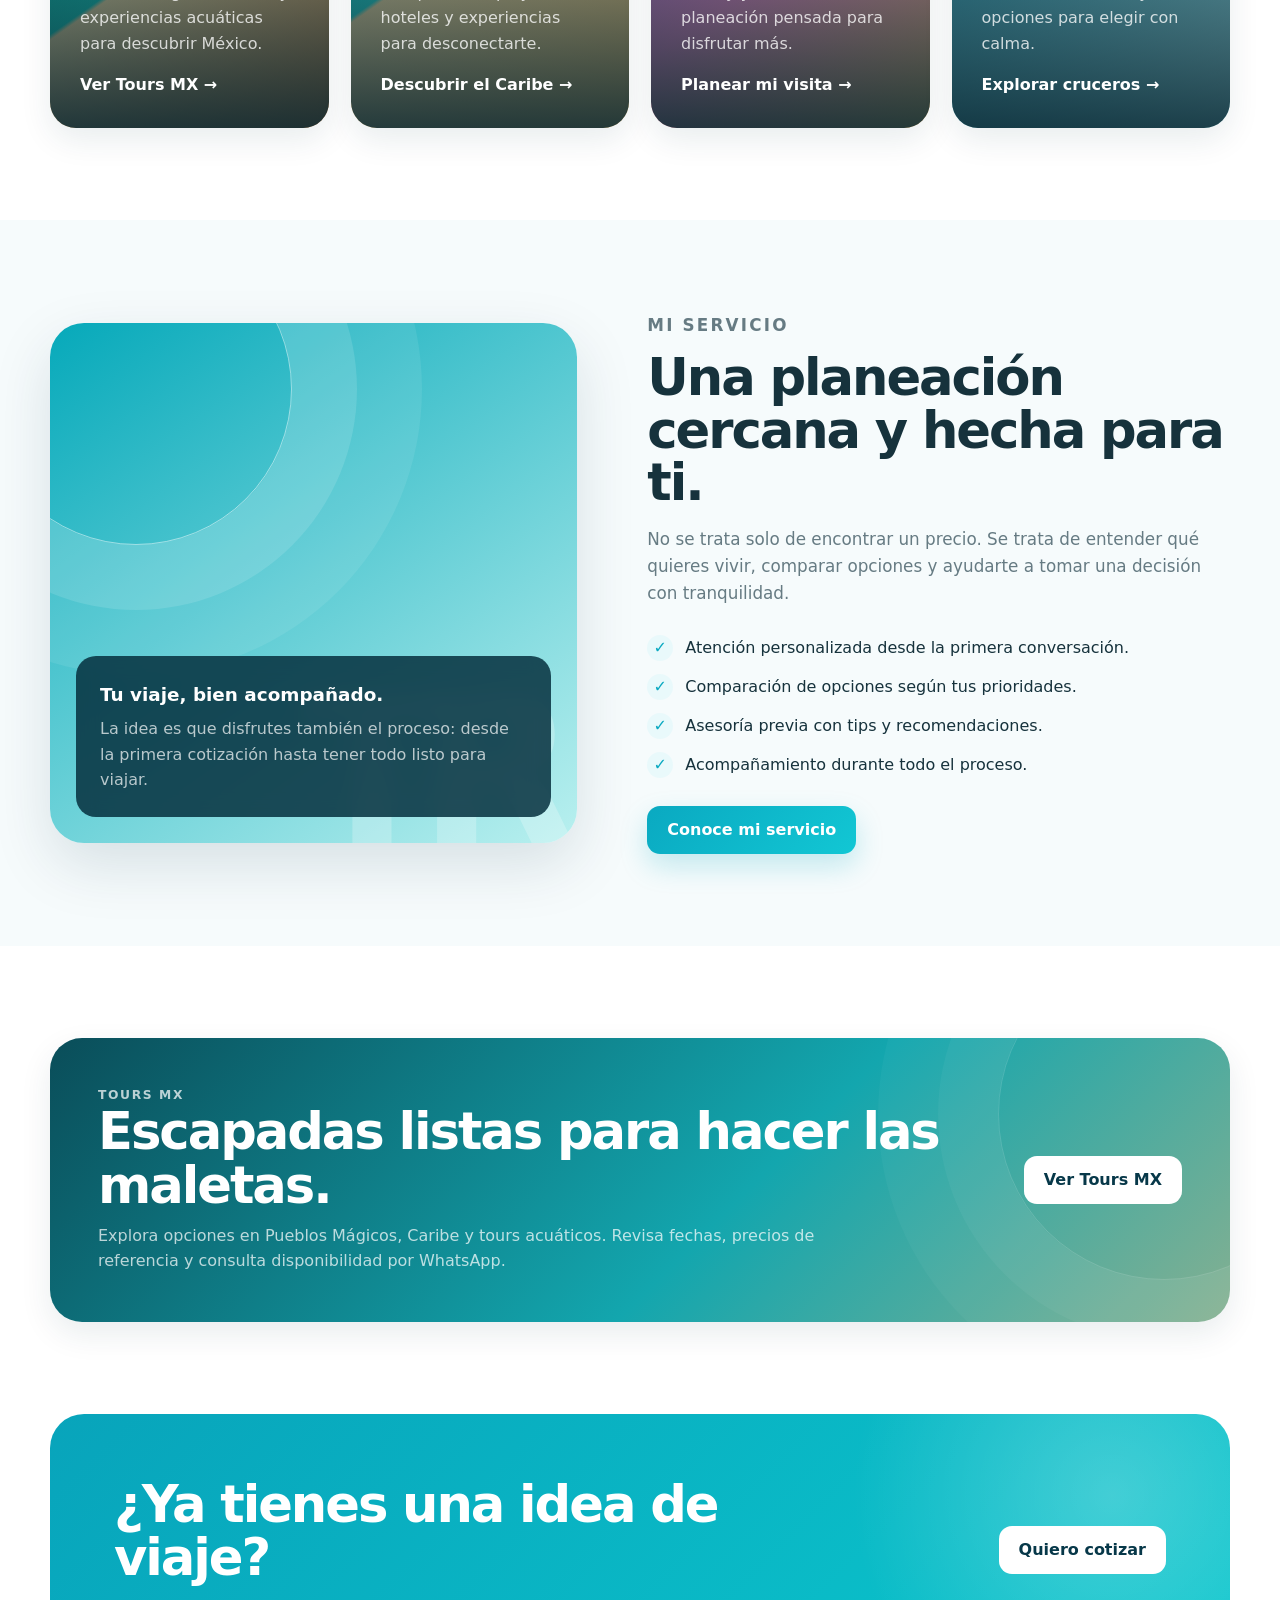
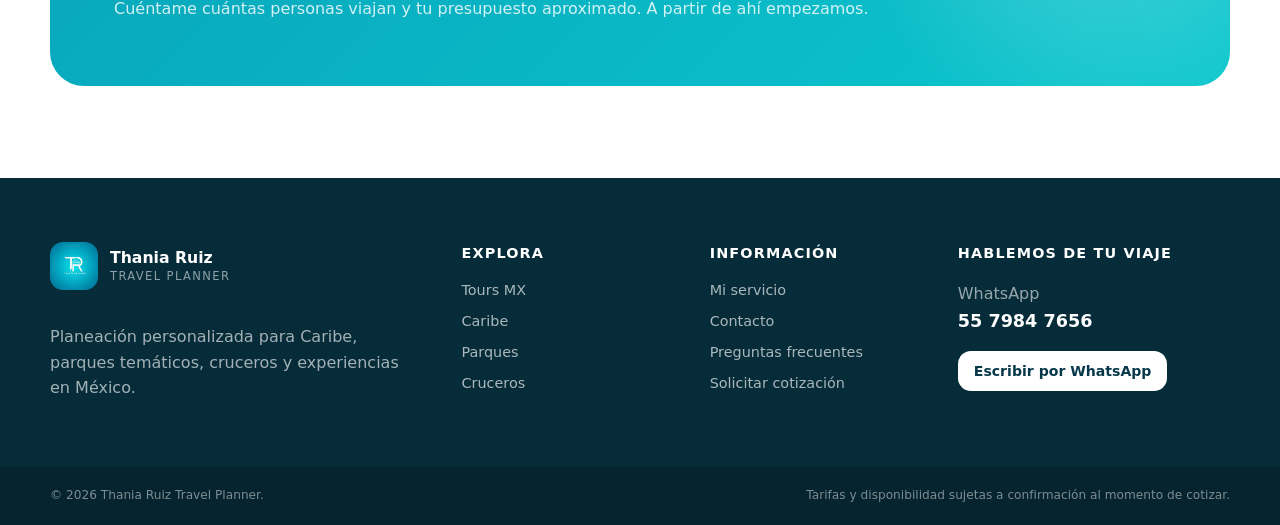
==== commit d5852c60: "Actualiza estructura, Tours Mx y servicios de viaje" ====
--- a/index.html
+++ b/index.html
@@ -3,11 +3,11 @@
 <head>
   <meta charset="utf-8">
   <meta name="viewport" content="width=device-width, initial-scale=1">
-  <title>Thania Ruiz Travel Planner | Cruceros, Parques y Caribe</title>
-  <meta name="description" content="Planeación personalizada de cruceros, parques temáticos, Caribe y salidas seleccionadas de mayoristas con Thania Ruiz Travel Planner.">
+  <title>Thania Ruiz Travel Planner | Caribe, Parques, Cruceros y Tours MX</title>
+  <meta name="description" content="Planeación personalizada para Caribe, parques temáticos, cruceros y experiencias en México con Thania Ruiz Travel Planner.">
   <meta name="theme-color" content="#073849">
   <link rel="icon" href="assets/logo.webp">
-  <link rel="stylesheet" href="css/styles.css">
+  <link rel="stylesheet" href="css/styles.css?v=6">
 </head>
 <body data-page="inicio">
   <header id="site-header"></header>
@@ -18,32 +18,33 @@
         <div class="hero-copy reveal">
           <p class="eyebrow">Thania Ruiz · Travel Planner</p>
           <h1>Tu viaje merece estar <span>bien planeado.</span></h1>
-          <p>Cruceros, parques temáticos, Caribe y salidas de mayoristas seleccionadas para que encuentres una opción que realmente se adapte a ti.</p>
+          <p>Caribe, parques temáticos, cruceros y experiencias en México pensadas para que disfrutes desde la planeación.</p>
           <div class="hero-actions">
             <a class="btn" href="contacto.html#cotizar">Cotizar mi viaje</a>
-            <a class="btn btn-outline" href="salidas.html">Ver salidas</a>
+            <a class="btn btn-outline" href="salidas.html">Explorar Tours MX</a>
           </div>
           <div class="hero-tags" aria-label="Especialidades">
+            <span>Tours MX</span>
+            <span>Caribe</span>
+            <span>Parques</span>
             <span>Cruceros</span>
-            <span>Parques temáticos</span>
-            <span>Caribe</span>
-            <span>Salidas de mayoristas</span>
           </div>
         </div>
-        <div class="hero-panel reveal" aria-hidden="true">
+        <!-- La clienta pidió video en el hero. Este panel queda listo para sustituirse cuando entregue el archivo. -->
+        <div class="hero-panel reveal hero-video-ready" aria-hidden="true">
           <div class="hero-orbit"></div>
           <div class="hero-logo-card"><img src="assets/logo.webp" alt=""></div>
-          <div class="hero-float"><strong>Planeación personalizada</strong><span>Cuéntame qué quieres vivir y revisamos opciones.</span></div>
+          <div class="hero-float"><strong>Planeación personalizada</strong><span>Tu idea, tu presupuesto y un viaje pensado para ti.</span></div>
         </div>
       </div>
     </section>
 
     <div class="trust-strip">
       <div class="container trust-grid reveal">
-        <div class="trust-item"><strong>Un viaje a tu medida</strong><span>Opciones pensadas según tus fechas e idea.</span></div>
+        <div class="trust-item"><strong>Atención personalizada</strong><span>Tu viaje comienza con lo que tú necesitas.</span></div>
         <div class="trust-item"><strong>Opciones comparadas</strong><span>Revisamos alternativas antes de decidir.</span></div>
-        <div class="trust-item"><strong>Atención por WhatsApp</strong><span>Comunicación directa durante tu planeación.</span></div>
-        <div class="trust-item"><strong>Mayoristas y proveedores</strong><span>Salidas sujetas a operación y disponibilidad.</span></div>
+        <div class="trust-item"><strong>Acompañamiento</strong><span>Asesoría antes y durante el proceso.</span></div>
+        <div class="trust-item"><strong>Viajes con claridad</strong><span>Sabes qué incluye y qué estás reservando.</span></div>
       </div>
     </div>
 
@@ -51,21 +52,25 @@
       <div class="container">
         <div class="section-head reveal">
           <p class="eyebrow">Encuentra tu tipo de viaje</p>
-          <h2>Experiencias que vale la pena planear bien.</h2>
-          <p>Cada viaje tiene detalles distintos. Elige por dónde quieres empezar y te ayudo a ordenar opciones, fechas y prioridades.</p>
+          <h2>Experiencias que vale la pena planear bonito.</h2>
+          <p>Elige por dónde quieres empezar y armamos una propuesta que tenga sentido para tus fechas, viajeros y presupuesto.</p>
         </div>
-        <div class="card-grid">
-          <a class="experience-card bg-cruise reveal" href="cruceros.html">
-            <span class="experience-icon"><svg viewBox="0 0 24 24" aria-hidden="true"><path d="M4 14h16l-2.2 4H7L4 14Zm4-2V6h8v6M10 6V3h4v3" fill="none" stroke="currentColor" stroke-width="1.7" stroke-linejoin="round"/></svg></span>
-            <h3>Cruceros</h3><p>Itinerarios, cabinas y opciones para elegir con calma.</p><span class="card-link">Explorar cruceros →</span>
-          </a>
-          <a class="experience-card bg-parks reveal" href="parques.html">
-            <span class="experience-icon"><svg viewBox="0 0 24 24" aria-hidden="true"><path d="M5 19h14M7 19l2-9h6l2 9M10 10V6h4v4M9 6l3-3 3 3" fill="none" stroke="currentColor" stroke-width="1.7" stroke-linecap="round" stroke-linejoin="round"/></svg></span>
-            <h3>Parques temáticos</h3><p>Hospedaje, días de parque y logística sin improvisar.</p><span class="card-link">Planear mi visita →</span>
+        <div class="card-grid four-cards">
+          <a class="experience-card bg-mexico reveal" href="salidas.html">
+            <span class="experience-icon">MX</span>
+            <h3>Tours MX</h3><p>Pueblos Mágicos, Caribe y experiencias acuáticas para descubrir México.</p><span class="card-link">Ver Tours MX →</span>
           </a>
           <a class="experience-card bg-caribe reveal" href="caribe.html">
             <span class="experience-icon"><svg viewBox="0 0 24 24" aria-hidden="true"><path d="M3 17c3-2 5-2 8 0s5 2 10 0M5 13h14M8 13c1-4 3-6 4-7 1 1 3 3 4 7" fill="none" stroke="currentColor" stroke-width="1.7" stroke-linecap="round"/></svg></span>
             <h3>Caribe</h3><p>Escapadas de playa, hoteles y experiencias para desconectarte.</p><span class="card-link">Descubrir el Caribe →</span>
+          </a>
+          <a class="experience-card bg-parks reveal" href="parques.html">
+            <span class="experience-icon"><svg viewBox="0 0 24 24" aria-hidden="true"><path d="M5 19h14M7 19l2-9h6l2 9M10 10V6h4v4M9 6l3-3 3 3" fill="none" stroke="currentColor" stroke-width="1.7" stroke-linecap="round" stroke-linejoin="round"/></svg></span>
+            <h3>Parques</h3><p>Disney y Universal con una planeación pensada para disfrutar más.</p><span class="card-link">Planear mi visita →</span>
+          </a>
+          <a class="experience-card bg-cruise reveal" href="cruceros.html">
+            <span class="experience-icon"><svg viewBox="0 0 24 24" aria-hidden="true"><path d="M4 14h16l-2.2 4H7L4 14Zm4-2V6h8v6M10 6V3h4v3" fill="none" stroke="currentColor" stroke-width="1.7" stroke-linejoin="round"/></svg></span>
+            <h3>Cruceros</h3><p>Itinerarios, cabinas y opciones para elegir con calma.</p><span class="card-link">Explorar cruceros →</span>
           </a>
         </div>
       </div>
@@ -74,63 +79,34 @@
     <section class="section section-soft">
       <div class="container split">
         <div class="visual-panel reveal">
-          <div class="visual-note"><strong>Más que reservar.</strong><p>La idea es que tengas claridad sobre qué estás comprando, qué incluye y qué conviene revisar antes de pagar.</p></div>
+          <div class="visual-note"><strong>Tu viaje, bien acompañado.</strong><p>La idea es que disfrutes también el proceso: desde la primera cotización hasta tener todo listo para viajar.</p></div>
         </div>
         <div class="copy reveal">
-          <p class="eyebrow">Acompañamiento personalizado</p>
-          <h2>Tu viaje empieza antes de hacer la maleta.</h2>
-          <p>Soy Thania Ruiz y me especializo en cruceros, parques temáticos y el Caribe. También puedo mostrarte salidas publicadas por operadores mayoristas cuando encajen con lo que buscas.</p>
+          <p class="eyebrow">Mi servicio</p>
+          <h2>Una planeación cercana y hecha para ti.</h2>
+          <p>No se trata solo de encontrar un precio. Se trata de entender qué quieres vivir, comparar opciones y ayudarte a tomar una decisión con tranquilidad.</p>
           <ul class="check-list">
-            <li>Revisamos destino, fechas, viajeros y presupuesto.</li>
-            <li>Comparamos opciones y condiciones antes de reservar.</li>
-            <li>Te explico qué incluye cada alternativa.</li>
-            <li>Si una salida pertenece a un mayorista, identificamos quién la opera.</li>
+            <li>Atención personalizada desde la primera conversación.</li>
+            <li>Comparación de opciones según tus prioridades.</li>
+            <li>Asesoría previa con tips y recomendaciones.</li>
+            <li>Acompañamiento durante todo el proceso.</li>
           </ul>
-          <a class="btn" href="nosotros.html">Conoce cómo trabajo</a>
+          <a class="btn" href="nosotros.html">Conoce mi servicio</a>
         </div>
       </div>
     </section>
 
     <section class="section">
       <div class="container">
-        <div class="majorista-banner reveal">
+        <div class="majorista-banner reveal tours-banner">
           <div class="majorista-inner">
             <div>
-              <p class="eyebrow">Salidas y promociones</p>
-              <h2>También puedes elegir viajes ya armados por mayoristas.</h2>
-              <p>Publicamos opciones seleccionadas de distintos operadores y proveedores. Fechas, espacios, precios y condiciones se confirman antes de reservar.</p>
+              <p class="eyebrow">Tours MX</p>
+              <h2>Escapadas listas para hacer las maletas.</h2>
+              <p>Explora opciones en Pueblos Mágicos, Caribe y tours acuáticos. Revisa fechas, precios de referencia y consulta disponibilidad por WhatsApp.</p>
             </div>
-            <a class="btn btn-light" href="salidas.html">Ver salidas disponibles</a>
+            <a class="btn btn-light" href="salidas.html">Ver Tours MX</a>
           </div>
-        </div>
-      </div>
-    </section>
-
-    <section class="section section-soft">
-      <div class="container">
-        <div class="section-head center reveal">
-          <p class="eyebrow">Así empezamos</p>
-          <h2>De una idea a un viaje aterrizado.</h2>
-        </div>
-        <div class="steps">
-          <div class="step reveal"><h3>Cuéntame tu idea</h3><p>Destino, fechas aproximadas, viajeros y qué tipo de experiencia quieres.</p></div>
-          <div class="step reveal"><h3>Reviso opciones</h3><p>Busco alternativas que tengan sentido para tu viaje y prioridades.</p></div>
-          <div class="step reveal"><h3>Comparamos</h3><p>Revisamos inclusiones, disponibilidad y condiciones antes de avanzar.</p></div>
-          <div class="step reveal"><h3>Eliges tu viaje</h3><p>Cuando una opción te convence, seguimos con el proceso de reserva correspondiente.</p></div>
-        </div>
-      </div>
-    </section>
-
-    <section class="section">
-      <div class="container">
-        <div class="section-head reveal">
-          <p class="eyebrow">Preguntas frecuentes</p>
-          <h2>Antes de cotizar.</h2>
-        </div>
-        <div class="faq reveal">
-          <details><summary>¿Puedo pedir una cotización aunque todavía no tenga fechas exactas?</summary><p>Sí. Puedes compartir un mes aproximado o decir que tus fechas son flexibles para revisar alternativas.</p></details>
-          <details><summary>¿Las salidas de mayoristas las opera Thania Ruiz Travel Planner?</summary><p>No necesariamente. Cuando una salida sea operada por un tercero, el mayorista u operador se identificará y sus condiciones estarán sujetas a confirmación.</p></details>
-          <details><summary>¿Puedo cotizar un crucero, parque o viaje al Caribe desde WhatsApp?</summary><p>Sí. El formulario de este sitio genera un mensaje con la información básica para iniciar la cotización por WhatsApp.</p></details>
         </div>
       </div>
     </section>
@@ -139,7 +115,7 @@
       <div class="container">
         <div class="cta reveal">
           <div class="cta-inner">
-            <div><h2>¿Ya tienes un destino en mente?</h2><p>Cuéntame qué quieres hacer y empezamos a revisar opciones.</p></div>
+            <div><h2>¿Ya tienes una idea de viaje?</h2><p>Cuéntame cuántas personas viajan y tu presupuesto aproximado. A partir de ahí empezamos.</p></div>
             <a class="btn btn-light" href="contacto.html#cotizar">Quiero cotizar</a>
           </div>
         </div>
@@ -149,6 +125,6 @@
 
   <footer id="site-footer"></footer>
   <a class="whatsapp-float" data-wa-message="Hola Thania, quiero información para planear un viaje." aria-label="Escribir por WhatsApp"><svg viewBox="0 0 24 24" aria-hidden="true"><path d="M12.04 2a9.82 9.82 0 0 0-8.43 14.87L2.1 22l5.25-1.38A9.99 9.99 0 1 0 12.04 2Zm5.79 14.08c-.25.7-1.47 1.34-2.02 1.42-.52.08-1.18.12-1.9-.12-.44-.14-1-.33-1.73-.64-3.04-1.31-5.03-4.36-5.18-4.56-.15-.2-1.24-1.65-1.24-3.15s.79-2.24 1.07-2.54c.28-.3.61-.37.81-.37.2 0 .4 0 .58.01.19.01.44-.07.69.53.25.6.84 2.05.91 2.2.08.15.13.33.03.53-.1.2-.15.33-.3.51-.15.18-.32.4-.46.53-.15.15-.3.31-.13.61.18.3.79 1.3 1.69 2.11 1.16 1.03 2.14 1.35 2.44 1.5.3.15.48.13.66-.08.18-.2.76-.89.96-1.19.2-.3.4-.25.68-.15.28.1 1.77.84 2.08.99.3.15.51.23.58.35.08.13.08.73-.17 1.43Z"/></svg></a>
-  <script src="js/main.js"></script>
+  <script src="js/main.js?v=6"></script>
 </body>
 </html>
--- a/css/styles.css
+++ b/css/styles.css
@@ -58,9 +58,6 @@
 .skip-link { position: fixed; left: 16px; top: -60px; z-index: 9999; background: #fff; padding: 10px 14px; border-radius: 10px; box-shadow: var(--shadow-soft); }
 .skip-link:focus { top: 16px; }
 
-.topbar { background: var(--navy); color: rgba(255,255,255,.78); font-size: .83rem; }
-.topbar-inner { min-height: 36px; display: flex; justify-content: space-between; align-items: center; gap: 20px; }
-.topbar a { color: #fff; font-weight: 700; }
 .nav { position: sticky; top: 0; z-index: 100; background: rgba(255,255,255,.96); border-bottom: 1px solid rgba(219,233,237,.9); backdrop-filter: blur(16px); }
 .nav-inner { min-height: 76px; display: flex; align-items: center; justify-content: space-between; gap: 24px; }
 .brand { display: inline-flex; align-items: center; gap: 12px; min-width: 210px; }
@@ -278,10 +275,8 @@
 .reveal.visible { opacity: 1; transform: none; }
 
 @media (max-width: 1040px) {
-  .topbar-inner span { display: none; }
-  .topbar-inner { justify-content: flex-end; }
   .nav-toggle { display: block; }
-  .nav-menu { position: fixed; inset: 113px 0 auto 0; padding: 20px; background: #fff; border-bottom: 1px solid var(--line); box-shadow: var(--shadow-soft); display: grid; gap: 4px; transform: translateY(-12px); opacity: 0; pointer-events: none; transition: .2s ease; }
+  .nav-menu { position: fixed; inset: 76px 0 auto 0; padding: 20px; background: #fff; border-bottom: 1px solid var(--line); box-shadow: var(--shadow-soft); display: grid; gap: 4px; transform: translateY(-12px); opacity: 0; pointer-events: none; transition: .2s ease; }
   .nav-menu.open { transform: none; opacity: 1; pointer-events: auto; }
   .nav-menu > a:not(.btn) { padding: 12px 14px; }
   .hero, .hero-inner { min-height: auto; }
@@ -302,7 +297,6 @@
 @media (max-width: 700px) {
   .container { width: min(calc(100% - 28px), var(--container)); }
   .section { padding: 68px 0; }
-  .topbar { display: none; }
   .nav-inner { min-height: 70px; }
   .nav-menu { inset: 70px 0 auto 0; }
   .brand img { width: 44px; height: 44px; }
@@ -557,3 +551,358 @@
     height: 58px;
   }
 }
+
+/* --- Catálogo de salidas con flyers reales --- */
+.departure-grid {
+  align-items: start;
+}
+
+.departure-card {
+  transition: transform .25s ease, box-shadow .25s ease;
+}
+
+.departure-card:hover {
+  transform: translateY(-5px);
+  box-shadow: 0 22px 46px rgba(4, 50, 66, .15);
+}
+
+.departure-flyer {
+  position: relative;
+  width: 100%;
+  aspect-ratio: 1 / 1;
+  display: grid;
+  place-items: center;
+  overflow: hidden;
+  padding: 0;
+  border: 0;
+  background: linear-gradient(145deg, #e9f7f9, #d9eef2);
+  color: #fff;
+  cursor: zoom-in;
+}
+
+.departure-flyer img {
+  width: 100%;
+  height: 100%;
+  object-fit: contain;
+  transition: transform .45s ease, filter .45s ease;
+}
+
+.departure-flyer::after {
+  content: "";
+  position: absolute;
+  inset: 0;
+  background: linear-gradient(180deg, rgba(3,35,47,0) 58%, rgba(3,35,47,.44) 100%);
+  pointer-events: none;
+}
+
+.departure-flyer:hover img {
+  transform: scale(1.025);
+  filter: saturate(1.05);
+}
+
+.flyer-zoom {
+  position: absolute;
+  right: 14px;
+  bottom: 14px;
+  z-index: 3;
+  padding: 8px 11px;
+  border-radius: 999px;
+  background: rgba(4,44,57,.82);
+  border: 1px solid rgba(255,255,255,.24);
+  backdrop-filter: blur(8px);
+  font-size: .75rem;
+  font-weight: 800;
+  opacity: 0;
+  transform: translateY(6px);
+  transition: .22s ease;
+}
+
+.departure-flyer:hover .flyer-zoom,
+.departure-flyer:focus-visible .flyer-zoom {
+  opacity: 1;
+  transform: none;
+}
+
+.departure-body {
+  min-height: 330px;
+  display: flex;
+  flex-direction: column;
+}
+
+.departure-body .btn {
+  margin-top: auto;
+}
+
+.flyer-modal {
+  width: min(92vw, 820px);
+  max-height: 92vh;
+  padding: 0;
+  border: 0;
+  border-radius: 24px;
+  background: transparent;
+  box-shadow: 0 30px 90px rgba(0,0,0,.34);
+}
+
+.flyer-modal::backdrop {
+  background: rgba(2, 24, 31, .76);
+  backdrop-filter: blur(7px);
+}
+
+.flyer-modal-inner {
+  overflow: hidden;
+  border-radius: 24px;
+  background: #fff;
+}
+
+.flyer-modal-head {
+  min-height: 58px;
+  padding: 10px 12px 10px 20px;
+  display: flex;
+  align-items: center;
+  justify-content: space-between;
+  gap: 16px;
+  color: var(--deep);
+}
+
+.flyer-modal-head button {
+  width: 40px;
+  height: 40px;
+  border: 0;
+  border-radius: 50%;
+  background: #edf7f9;
+  color: var(--deep);
+  font-size: 1.65rem;
+  line-height: 1;
+}
+
+.flyer-modal img {
+  display: block;
+  width: 100%;
+  max-height: calc(92vh - 58px);
+  object-fit: contain;
+  background: #eef5f7;
+}
+
+body.modal-open {
+  overflow: hidden;
+}
+
+@media (max-width: 700px) {
+  .departure-body { min-height: auto; }
+  .flyer-zoom { opacity: 1; transform: none; }
+  .flyer-modal { width: 96vw; border-radius: 18px; }
+  .flyer-modal-inner { border-radius: 18px; }
+}
+
+/* === Client revisions · v6 === */
+.four-cards { grid-template-columns: repeat(4, 1fr); }
+.bg-mexico::before { background: linear-gradient(145deg, #0a8f83 0%, #20c2b3 48%, #ead09a 49%, #bd7b41 100%); }
+.tours-banner { background: linear-gradient(135deg, #0a4d59, #13a6ae 58%, #d6b77c 130%); }
+
+/* Caribe · arena + turquesa */
+body[data-page="caribe"] {
+  --caribe-sand: #f2e3c4;
+  --caribe-sand-soft: #fbf5e9;
+  --caribe-teal: #159cab;
+  --caribe-teal-dark: #086979;
+  background: var(--caribe-sand-soft);
+}
+body[data-page="caribe"] .page-hero {
+  color: #fff;
+  background:
+    radial-gradient(circle at 82% 24%, rgba(242,227,196,.46), transparent 19%),
+    radial-gradient(circle at 92% 78%, rgba(250,238,212,.2), transparent 20%),
+    linear-gradient(118deg, #087080 0%, #13a8b4 58%, #42c8c1 100%);
+}
+body[data-page="caribe"] .page-hero::before {
+  background:
+    linear-gradient(180deg, rgba(255,255,255,.08), transparent 34%),
+    radial-gradient(circle at 22% 110%, rgba(242,227,196,.35), transparent 33%);
+}
+body[data-page="caribe"] .page-hero .eyebrow { color: #f7e8c8; }
+body[data-page="caribe"] .caribe-destinations { background: var(--caribe-sand-soft); }
+body[data-page="caribe"] .section-soft { background: #e6f5f3; }
+body[data-page="caribe"] .info-card { border-color: rgba(190,151,91,.22); box-shadow: 0 12px 28px rgba(117,86,43,.06); }
+body[data-page="caribe"] .info-card .mini-icon { background: #f5e6c8; color: var(--caribe-teal-dark); }
+body[data-page="caribe"] .destination-carousel::before { background: linear-gradient(90deg, var(--caribe-sand-soft) 10%, rgba(251,245,233,0)); }
+body[data-page="caribe"] .destination-carousel::after { background: linear-gradient(270deg, var(--caribe-sand-soft) 10%, rgba(251,245,233,0)); }
+body[data-page="caribe"] .cta { background: linear-gradient(135deg, #087180, #15aebb 66%, #c9a668 160%); }
+body[data-page="caribe"] .btn:not(.btn-light):not(.btn-outline) { background: linear-gradient(135deg, #0c8898, #1ab8bd); }
+
+/* Cruceros · azul marino */
+body[data-page="cruceros"] {
+  --cruise-navy: #061a33;
+  --cruise-blue: #0a3157;
+  --cruise-sky: #6aaed1;
+}
+body[data-page="cruceros"] .page-hero {
+  background:
+    radial-gradient(circle at 80% 24%, rgba(106,174,209,.22), transparent 21%),
+    radial-gradient(circle at 92% 86%, rgba(255,255,255,.06), transparent 20%),
+    linear-gradient(120deg, #041426 0%, #072848 52%, #0b416b 100%);
+}
+body[data-page="cruceros"] .page-hero .eyebrow { color: #8fc8e4; }
+body[data-page="cruceros"] .section-soft { background: #eef4f8; }
+body[data-page="cruceros"] .info-card .mini-icon { background: #e5eef5; color: #0a3157; }
+body[data-page="cruceros"] .check-list li::before { background: #e6eff6; color: #0a3157; }
+body[data-page="cruceros"] .btn:not(.btn-light):not(.btn-outline) { background: linear-gradient(135deg, #071e39, #0c4775); box-shadow: 0 12px 28px rgba(5,31,58,.2); }
+body[data-page="cruceros"] .cta { background: linear-gradient(135deg, #041426, #0b3d66); }
+.cruise-visual { background: linear-gradient(145deg, #061a33, #0d4e7c 68%, #73b6d4); }
+
+/* Mi servicio */
+.service-hero {
+  background:
+    radial-gradient(circle at 84% 20%, rgba(255,255,255,.16), transparent 20%),
+    linear-gradient(120deg, #074658, #0993a5 56%, #42cad0 100%);
+}
+.service-benefits .info-card { position: relative; overflow: hidden; min-height: 230px; }
+.service-benefits .info-card::after {
+  content: "";
+  position: absolute;
+  width: 120px;
+  height: 120px;
+  right: -46px;
+  top: -52px;
+  border-radius: 50%;
+  background: rgba(10,169,193,.06);
+}
+.service-benefits .mini-icon { font-size: 1.2rem; }
+.service-process { background: linear-gradient(180deg, #f5fbfc 0%, #edf8fa 100%); }
+.service-steps { grid-template-columns: repeat(3, 1fr); }
+.service-steps .step {
+  min-height: 220px;
+  padding: 28px;
+  border-color: #d4e9ed;
+  box-shadow: 0 12px 28px rgba(4,50,66,.055);
+  transition: transform .25s ease, box-shadow .25s ease;
+}
+.service-steps .step:hover { transform: translateY(-4px); box-shadow: 0 20px 38px rgba(4,50,66,.09); }
+.step-icon {
+  width: 48px;
+  height: 48px;
+  display: grid;
+  place-items: center;
+  border-radius: 15px;
+  margin-bottom: 20px;
+  background: linear-gradient(145deg, #e8f9fb, #fff3df);
+  font-size: 1.3rem;
+}
+.service-steps .step h3 { font-size: 1.14rem; }
+
+/* Cotización */
+.optional { color: var(--muted); font-weight: 600; font-size: .78rem; }
+.budget-field {
+  padding: 14px;
+  border-radius: 16px;
+  background: #effafb;
+  border: 1px solid #cce9ed;
+}
+.budget-field small { color: #3d6871; font-size: .76rem; }
+.budget-field input { background: #fff; }
+
+/* Tours MX */
+.tours-hero {
+  background:
+    radial-gradient(circle at 82% 22%, rgba(242,218,173,.26), transparent 20%),
+    linear-gradient(118deg, #073b49 0%, #0b7984 55%, #18b8ba 100%);
+}
+body[data-page="salidas"] .filter-button.active,
+body[data-page="salidas"] .filter-button:hover { background: #0b6673; border-color: #0b6673; }
+
+/* Parques · Disney + Universal */
+.parks-hero {
+  background:
+    radial-gradient(circle at 18% 20%, rgba(236,181,224,.20), transparent 20%),
+    radial-gradient(circle at 84% 24%, rgba(90,173,235,.22), transparent 22%),
+    linear-gradient(120deg, #183c70 0%, #6256a8 55%, #2f82b6 100%);
+}
+.park-worlds { background: #fbfbfd; }
+.park-grid { display: grid; grid-template-columns: 1fr 1fr; gap: 24px; }
+.park-card {
+  position: relative;
+  min-height: 560px;
+  padding: 42px;
+  border-radius: 30px;
+  overflow: hidden;
+  display: flex;
+  flex-direction: column;
+  color: #fff;
+  box-shadow: 0 22px 55px rgba(30,48,88,.16);
+  isolation: isolate;
+}
+.park-card::before {
+  content: "";
+  position: absolute;
+  inset: 0;
+  z-index: -2;
+}
+.park-card::after {
+  content: "";
+  position: absolute;
+  inset: 0;
+  z-index: -1;
+  background: linear-gradient(180deg, rgba(255,255,255,.05), rgba(10,20,45,.42));
+}
+.disney-card::before { background: linear-gradient(145deg, #725db9 0%, #bc71bb 52%, #efb7d3 100%); }
+.universal-card::before { background: linear-gradient(145deg, #03162d 0%, #0a3c69 58%, #227dac 100%); }
+.park-card-glow {
+  position: absolute;
+  width: 300px;
+  height: 300px;
+  top: -110px;
+  right: -90px;
+  border-radius: 50%;
+  border: 1px solid rgba(255,255,255,.22);
+  box-shadow: 0 0 0 62px rgba(255,255,255,.06), 0 0 0 124px rgba(255,255,255,.035);
+}
+.park-kicker {
+  display: inline-flex;
+  width: fit-content;
+  padding: 8px 12px;
+  border-radius: 999px;
+  background: rgba(255,255,255,.13);
+  border: 1px solid rgba(255,255,255,.18);
+  font-size: .77rem;
+  font-weight: 800;
+  text-transform: uppercase;
+  letter-spacing: .08em;
+}
+.park-brand { margin: auto 0 18px; color: #fff; line-height: .95; }
+.disney-type {
+  font-family: "Brush Script MT", "Segoe Script", "Lucida Handwriting", cursive;
+  font-size: clamp(4rem, 8vw, 6.6rem);
+  font-weight: 500;
+  letter-spacing: -.04em;
+  text-shadow: 0 5px 18px rgba(55,24,83,.18);
+}
+.universal-type {
+  font-family: "Arial Black", Impact, Haettenschweiler, sans-serif;
+  font-size: clamp(3rem, 6vw, 5.4rem);
+  font-weight: 900;
+  letter-spacing: .06em;
+  text-transform: uppercase;
+  text-shadow: 0 5px 18px rgba(0,0,0,.25);
+}
+.park-card > p { margin: 0 0 20px; color: rgba(255,255,255,.82); max-width: 560px; }
+.park-points { list-style: none; padding: 0; margin: 0 0 28px; display: grid; gap: 9px; }
+.park-points li { display: flex; gap: 9px; color: rgba(255,255,255,.9); font-size: .9rem; }
+.park-points li::before { content: "✦"; }
+.park-btn { width: fit-content; background: rgba(255,255,255,.96); color: #1d3150; box-shadow: none; }
+.park-btn:hover { box-shadow: none; background: #fff; }
+
+@media (max-width: 1120px) {
+  .four-cards { grid-template-columns: repeat(2, 1fr); }
+}
+
+@media (max-width: 900px) {
+  .service-steps { grid-template-columns: repeat(2, 1fr); }
+  .park-grid { grid-template-columns: 1fr; }
+  .park-card { min-height: 480px; }
+}
+
+@media (max-width: 700px) {
+  .four-cards, .service-steps { grid-template-columns: 1fr; }
+  .park-card { min-height: 450px; padding: 30px 24px; }
+  .disney-type { font-size: 4.4rem; }
+  .universal-type { font-size: 3.2rem; }
+}
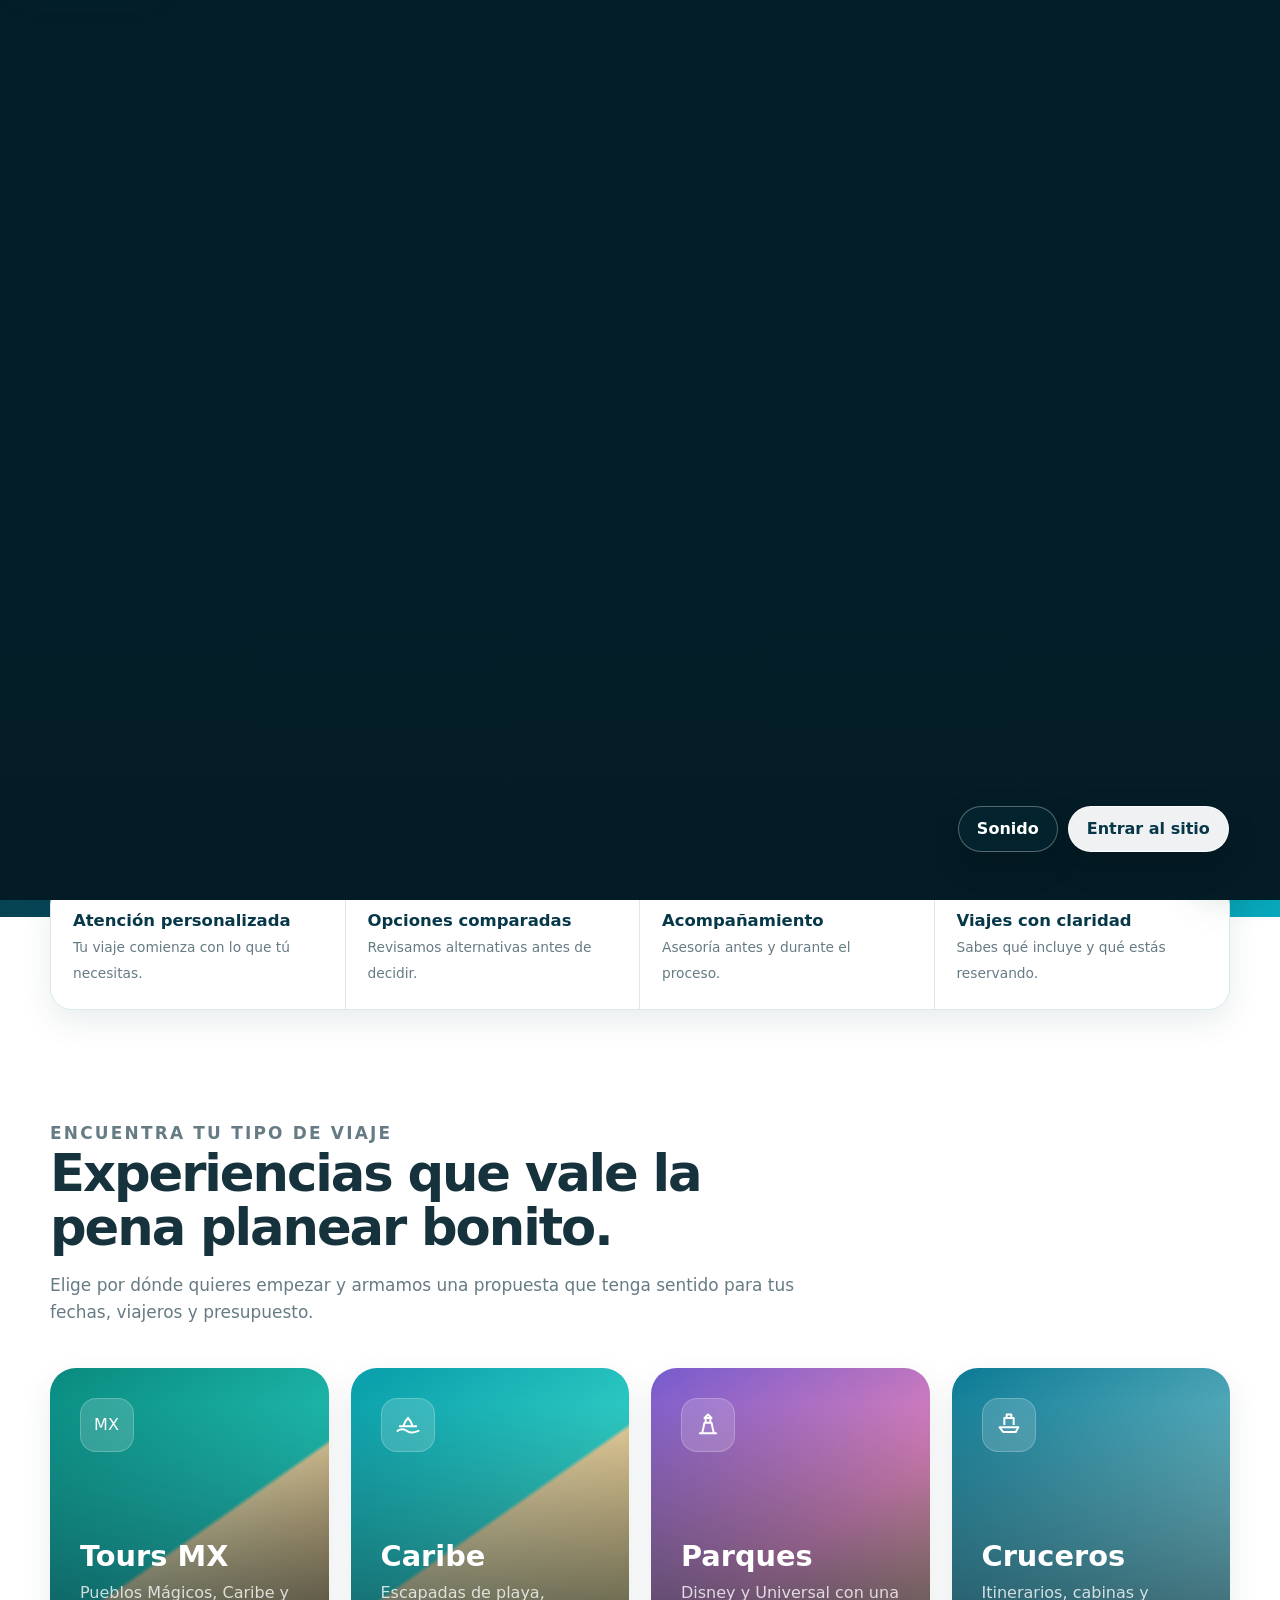
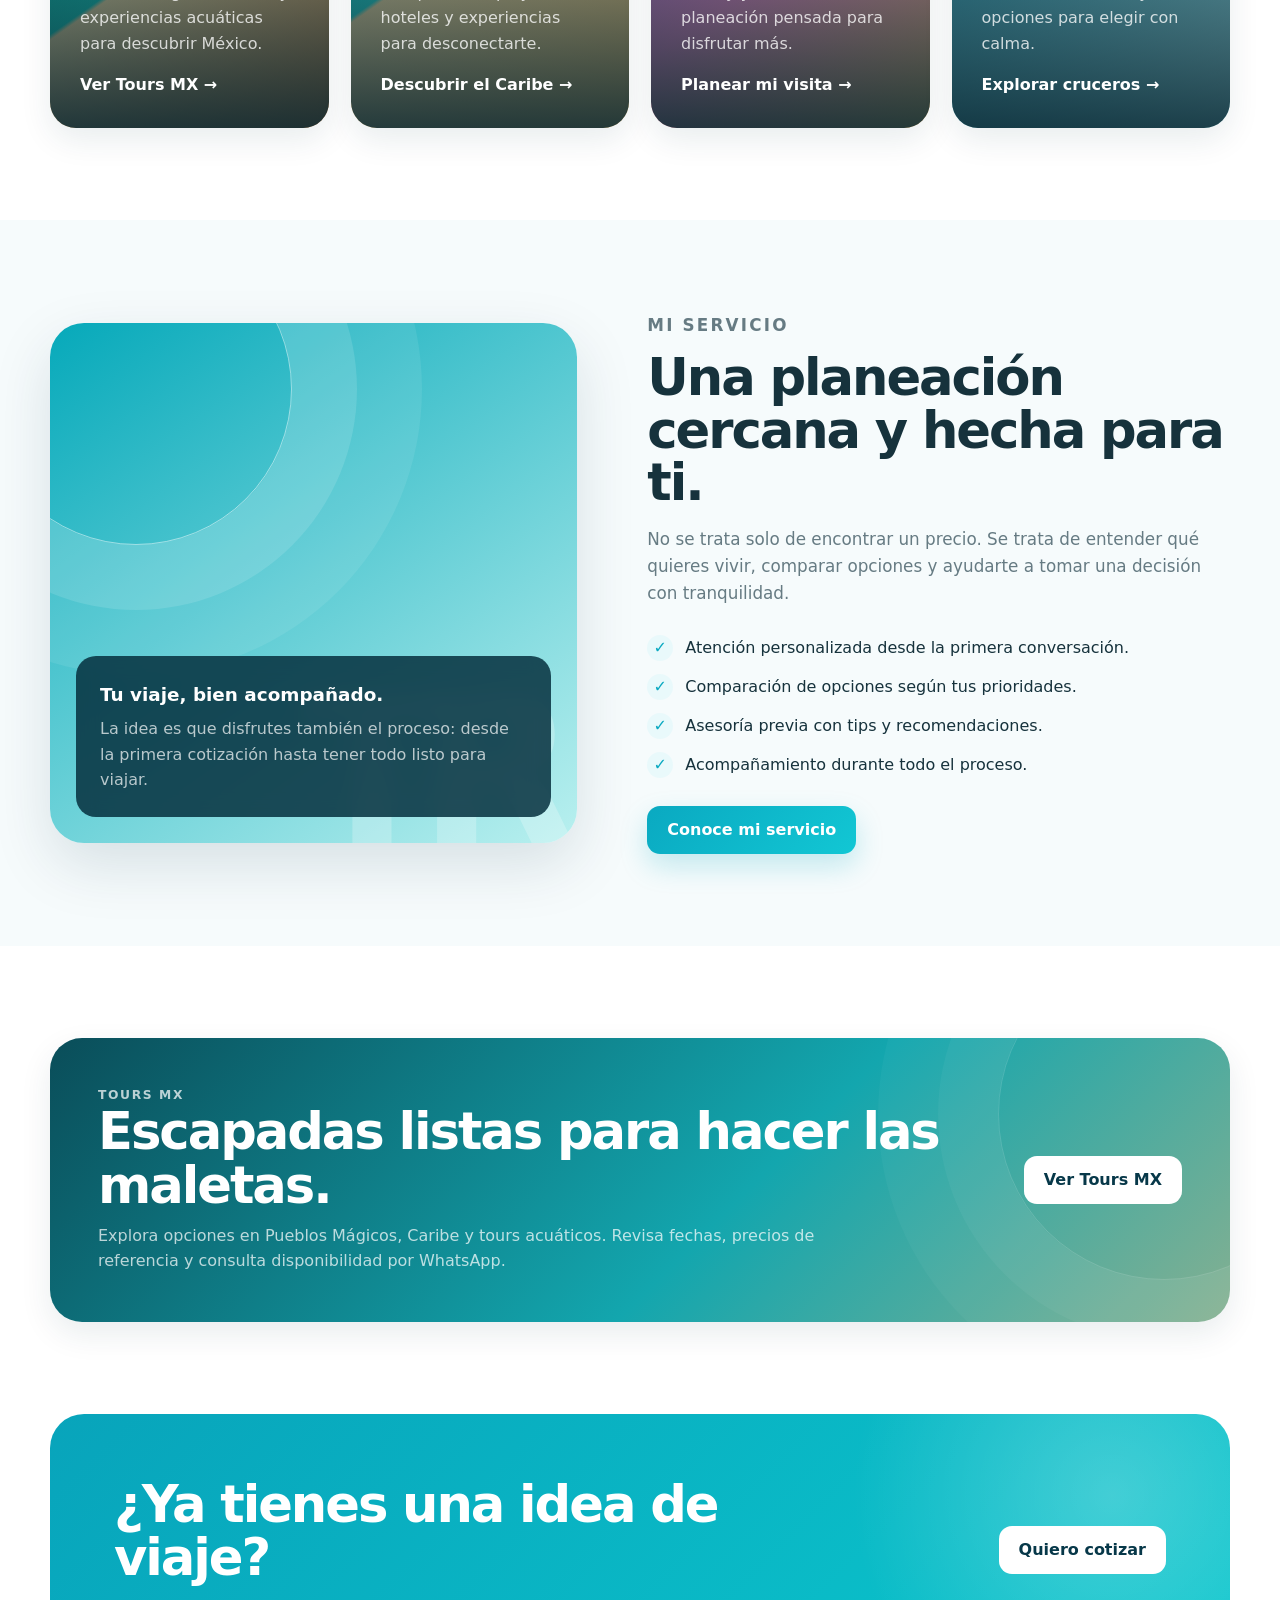
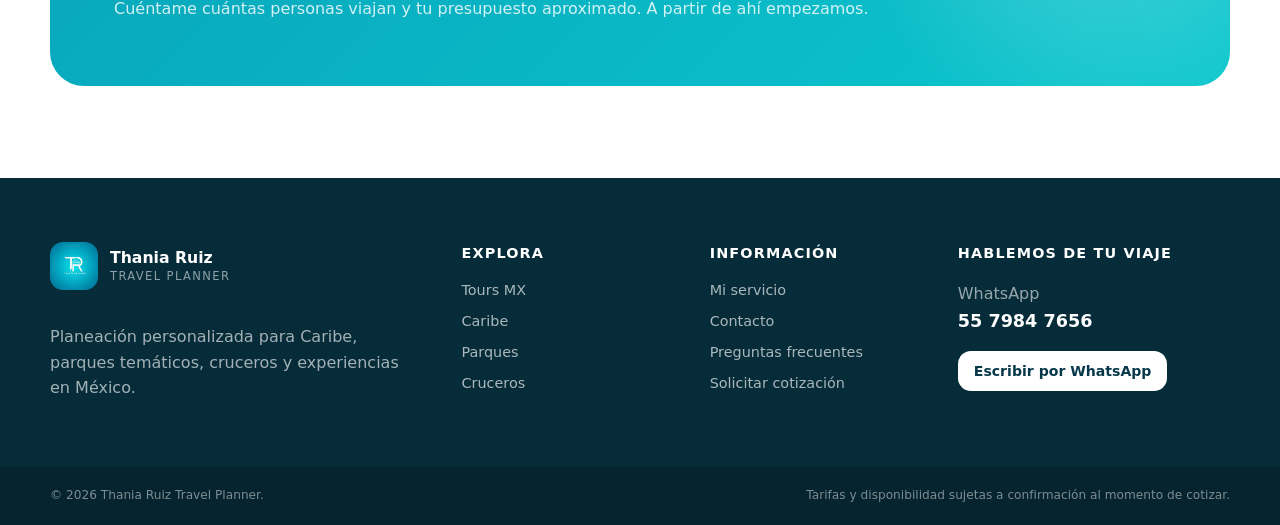
==== commit 3e8883ea: "integra video de bienvenida en pantalla completa" ====
--- a/index.html
+++ b/index.html
@@ -7,9 +7,19 @@
   <meta name="description" content="Planeación personalizada para Caribe, parques temáticos, cruceros y experiencias en México con Thania Ruiz Travel Planner.">
   <meta name="theme-color" content="#073849">
   <link rel="icon" href="assets/logo.webp">
-  <link rel="stylesheet" href="css/styles.css?v=6">
+  <link rel="stylesheet" href="css/styles.css?v=13">
 </head>
 <body data-page="inicio">
+  <div class="site-intro" id="site-intro" aria-label="Video de bienvenida">
+    <video class="site-intro-video" id="site-intro-video" autoplay muted playsinline preload="auto">
+      <source src="assets/hero-video.mp4" type="video/mp4">
+    </video>
+    <div class="site-intro-shade"></div>
+    <div class="site-intro-actions">
+      <button class="intro-sound" id="intro-sound" type="button" aria-label="Activar sonido">Sonido</button>
+      <button class="intro-enter" id="intro-enter" type="button">Entrar al sitio</button>
+    </div>
+  </div>
   <header id="site-header"></header>
 
   <main id="contenido">
@@ -30,8 +40,7 @@
             <span>Cruceros</span>
           </div>
         </div>
-        <!-- La clienta pidió video en el hero. Este panel queda listo para sustituirse cuando entregue el archivo. -->
-        <div class="hero-panel reveal hero-video-ready" aria-hidden="true">
+        <div class="hero-panel reveal" aria-hidden="true">
           <div class="hero-orbit"></div>
           <div class="hero-logo-card"><img src="assets/logo.webp" alt=""></div>
           <div class="hero-float"><strong>Planeación personalizada</strong><span>Tu idea, tu presupuesto y un viaje pensado para ti.</span></div>
@@ -125,6 +134,6 @@
 
   <footer id="site-footer"></footer>
   <a class="whatsapp-float" data-wa-message="Hola Thania, quiero información para planear un viaje." aria-label="Escribir por WhatsApp"><svg viewBox="0 0 24 24" aria-hidden="true"><path d="M12.04 2a9.82 9.82 0 0 0-8.43 14.87L2.1 22l5.25-1.38A9.99 9.99 0 1 0 12.04 2Zm5.79 14.08c-.25.7-1.47 1.34-2.02 1.42-.52.08-1.18.12-1.9-.12-.44-.14-1-.33-1.73-.64-3.04-1.31-5.03-4.36-5.18-4.56-.15-.2-1.24-1.65-1.24-3.15s.79-2.24 1.07-2.54c.28-.3.61-.37.81-.37.2 0 .4 0 .58.01.19.01.44-.07.69.53.25.6.84 2.05.91 2.2.08.15.13.33.03.53-.1.2-.15.33-.3.51-.15.18-.32.4-.46.53-.15.15-.3.31-.13.61.18.3.79 1.3 1.69 2.11 1.16 1.03 2.14 1.35 2.44 1.5.3.15.48.13.66-.08.18-.2.76-.89.96-1.19.2-.3.4-.25.68-.15.28.1 1.77.84 2.08.99.3.15.51.23.58.35.08.13.08.73-.17 1.43Z"/></svg></a>
-  <script src="js/main.js?v=6"></script>
+  <script src="js/main.js?v=13"></script>
 </body>
 </html>
--- a/css/styles.css
+++ b/css/styles.css
@@ -817,48 +817,86 @@
     linear-gradient(120deg, #183c70 0%, #6256a8 55%, #2f82b6 100%);
 }
 .park-worlds { background: #fbfbfd; }
-.park-grid { display: grid; grid-template-columns: 1fr 1fr; gap: 24px; }
+.park-grid { display: grid; grid-template-columns: 1fr; gap: 28px; }
 .park-card {
   position: relative;
-  min-height: 560px;
-  padding: 42px;
-  border-radius: 30px;
+  min-height: 450px;
+  padding: 0;
+  border-radius: 34px;
   overflow: hidden;
+  display: grid;
+  grid-template-columns: minmax(0, 1.06fr) minmax(320px, .94fr);
+  color: #fff;
+  box-shadow: 0 24px 60px rgba(30,48,88,.16);
+  isolation: isolate;
+}
+.park-card::before,
+.park-card::after {
+  content: "";
+  position: absolute;
+  inset: 0;
+}
+.park-card::before { z-index: -3; }
+.park-card::after {
+  z-index: -2;
+  background: linear-gradient(180deg, rgba(255,255,255,.03), rgba(10,20,45,.14));
+}
+.disney-card::before {
+  background:
+    radial-gradient(circle at 18% 26%, rgba(255,255,255,.09), transparent 16%),
+    radial-gradient(circle at 84% 74%, rgba(255,235,246,.10), transparent 18%),
+    linear-gradient(90deg, #715ab2 0%, #8f72c1 40%, #be8bbf 74%, #d9aec7 100%);
+}
+.universal-card::before {
+  background:
+    radial-gradient(circle at 72% 26%, rgba(115,195,255,.12), transparent 20%),
+    linear-gradient(90deg, #091e38 0%, #0d3158 42%, #12476f 72%, #175b86 100%);
+}
+.park-card-copy {
+  position: relative;
+  z-index: 2;
+  padding: 50px 50px 44px;
   display: flex;
   flex-direction: column;
-  color: #fff;
-  box-shadow: 0 22px 55px rgba(30,48,88,.16);
-  isolation: isolate;
-}
-.park-card::before {
+  justify-content: center;
+}
+.park-card-media {
+  position: relative;
+  min-height: 100%;
+  display: flex;
+  align-items: stretch;
+  justify-content: stretch;
+}
+.park-card-media::before,
+.park-card-media::after {
   content: "";
   position: absolute;
   inset: 0;
-  z-index: -2;
-}
-.park-card::after {
-  content: "";
-  position: absolute;
-  inset: 0;
-  z-index: -1;
-  background: linear-gradient(180deg, rgba(255,255,255,.05), rgba(10,20,45,.42));
-}
-.disney-card::before { background: linear-gradient(145deg, #725db9 0%, #bc71bb 52%, #efb7d3 100%); }
-.universal-card::before { background: linear-gradient(145deg, #03162d 0%, #0a3c69 58%, #227dac 100%); }
-.park-card-glow {
-  position: absolute;
-  width: 300px;
-  height: 300px;
-  top: -110px;
-  right: -90px;
-  border-radius: 50%;
-  border: 1px solid rgba(255,255,255,.22);
-  box-shadow: 0 0 0 62px rgba(255,255,255,.06), 0 0 0 124px rgba(255,255,255,.035);
+}
+.disney-media::before {
+  background:
+    radial-gradient(circle at 72% 24%, rgba(255,255,255,.24), transparent 13%),
+    radial-gradient(circle at 82% 62%, rgba(255,245,251,.15), transparent 18%),
+    linear-gradient(90deg, rgba(255,255,255,0) 0%, rgba(255,255,255,.08) 54%, rgba(255,255,255,.02) 100%);
+}
+.universal-media::before {
+  background:
+    radial-gradient(circle at 28% 24%, rgba(157,215,255,.18), transparent 15%),
+    radial-gradient(circle at 64% 72%, rgba(255,255,255,.09), transparent 18%),
+    linear-gradient(270deg, rgba(255,255,255,0) 0%, rgba(255,255,255,.10) 52%, rgba(255,255,255,.02) 100%);
+}
+.disney-media::after {
+  background: linear-gradient(90deg, rgba(113,90,178,0) 0%, rgba(113,90,178,0) 20%, rgba(255,255,255,0) 40%, rgba(255,255,255,.10) 100%);
+  backdrop-filter: blur(20px);
+}
+.universal-media::after {
+  background: linear-gradient(270deg, rgba(9,30,56,0) 0%, rgba(9,30,56,0) 16%, rgba(255,255,255,0) 34%, rgba(255,255,255,.10) 100%);
+  backdrop-filter: blur(18px);
 }
 .park-kicker {
   display: inline-flex;
   width: fit-content;
-  padding: 8px 12px;
+  padding: 10px 16px;
   border-radius: 999px;
   background: rgba(255,255,255,.13);
   border: 1px solid rgba(255,255,255,.18);
@@ -867,29 +905,131 @@
   text-transform: uppercase;
   letter-spacing: .08em;
 }
-.park-brand { margin: auto 0 18px; color: #fff; line-height: .95; }
-.disney-type {
-  font-family: "Brush Script MT", "Segoe Script", "Lucida Handwriting", cursive;
-  font-size: clamp(4rem, 8vw, 6.6rem);
-  font-weight: 500;
-  letter-spacing: -.04em;
-  text-shadow: 0 5px 18px rgba(55,24,83,.18);
+.disney-kicker {
+  font-family: "Segoe Script", "Brush Script MT", "Lucida Handwriting", cursive;
+  text-transform: none;
+  font-size: .98rem;
+  letter-spacing: 0;
+}
+.park-brand {
+  margin: 20px 0 22px;
+  color: #fff;
+  line-height: 1;
+}
+.disney-wordmark img {
+  width: min(280px, 88%);
+  height: auto;
+  display: block;
+  filter: drop-shadow(0 10px 18px rgba(255,255,255,.08));
+}
+.park-placeholder-logo {
+  position: absolute;
+  z-index: 1;
+  opacity: .12;
+  user-select: none;
+  pointer-events: none;
+}
+.disney-logo-bg {
+  right: 34px;
+  bottom: 34px;
+  width: min(290px, 76%);
+}
+.disney-logo-bg img {
+  width: 100%;
+  height: auto;
+  display: block;
 }
 .universal-type {
   font-family: "Arial Black", Impact, Haettenschweiler, sans-serif;
-  font-size: clamp(3rem, 6vw, 5.4rem);
+  font-size: clamp(3rem, 5vw, 5rem);
   font-weight: 900;
-  letter-spacing: .06em;
+  letter-spacing: .05em;
   text-transform: uppercase;
   text-shadow: 0 5px 18px rgba(0,0,0,.25);
-}
-.park-card > p { margin: 0 0 20px; color: rgba(255,255,255,.82); max-width: 560px; }
-.park-points { list-style: none; padding: 0; margin: 0 0 28px; display: grid; gap: 9px; }
-.park-points li { display: flex; gap: 9px; color: rgba(255,255,255,.9); font-size: .9rem; }
-.park-points li::before { content: "✦"; }
-.park-btn { width: fit-content; background: rgba(255,255,255,.96); color: #1d3150; box-shadow: none; }
+  white-space: nowrap;
+}
+.park-copy {
+  margin: 0 0 20px;
+  color: rgba(255,255,255,.92);
+  max-width: 560px;
+  font-size: 1.02rem;
+  line-height: 1.7;
+}
+.disney-card .park-copy {
+  font-size: 1.04rem;
+  line-height: 1.76;
+}
+.park-points {
+  list-style: none;
+  padding: 0;
+  margin: 0 0 30px;
+  display: grid;
+  gap: 12px;
+}
+.park-points li {
+  display: flex;
+  gap: 10px;
+  align-items: flex-start;
+  color: rgba(255,255,255,.94);
+  font-size: .98rem;
+  line-height: 1.45;
+}
+.park-points li::before {
+  content: "✦";
+  color: rgba(255,255,255,.95);
+}
+.disney-points li::before { color: #fff4d4; }
+.park-btn {
+  width: fit-content;
+  min-height: 52px;
+  padding-inline: 22px;
+  background: rgba(255,255,255,.97);
+  color: #1d3150;
+  box-shadow: none;
+}
 .park-btn:hover { box-shadow: none; background: #fff; }
-
+.disney-btn {
+  background: linear-gradient(135deg, #fff 0%, #fff8e9 100%);
+  color: #513e87;
+}
+.park-placeholder-text {
+  position: absolute;
+  z-index: 1;
+  opacity: .16;
+  color: #fff;
+  user-select: none;
+  white-space: nowrap;
+  max-width: calc(100% - 36px);
+}
+.universal-media .park-placeholder-text {
+  left: 16px;
+  top: 50%;
+  transform: translateY(-50%);
+  font-size: clamp(2.9rem, 6vw, 5.3rem);
+  letter-spacing: .04em;
+}
+.magic-spark,
+.orbit-line {
+  position: absolute;
+  pointer-events: none;
+}
+.magic-spark {
+  width: 11px;
+  height: 11px;
+  background: rgba(255,255,255,.75);
+  clip-path: polygon(50% 0%, 60% 38%, 100% 50%, 60% 62%, 50% 100%, 38% 62%, 0% 50%, 38% 38%);
+  filter: drop-shadow(0 0 10px rgba(255,255,255,.42));
+  opacity: .64;
+}
+.spark-1 { top: 88px; right: 124px; transform: scale(1.0); }
+.spark-2 { top: 150px; right: 72px; transform: scale(.76); opacity: .48; }
+.spark-3 { bottom: 72px; right: 166px; transform: scale(.86); opacity: .44; }
+.orbit-line {
+  border: 1px solid rgba(255,255,255,.14);
+  border-radius: 999px;
+}
+.orbit-1 { width: 320px; height: 160px; right: -50px; top: 44px; }
+.orbit-2 { width: 260px; height: 130px; right: 10px; bottom: 40px; }
 @media (max-width: 1120px) {
   .four-cards { grid-template-columns: repeat(2, 1fr); }
 }
@@ -897,12 +1037,77 @@
 @media (max-width: 900px) {
   .service-steps { grid-template-columns: repeat(2, 1fr); }
   .park-grid { grid-template-columns: 1fr; }
-  .park-card { min-height: 480px; }
+  .park-card { grid-template-columns: 1fr; min-height: 0; }
+  .park-card-copy { padding: 36px 34px 30px; }
+  .park-card-media { min-height: 230px; }
+  .disney-logo-bg { right: 24px; bottom: 24px; width: min(280px, 74%); }
 }
 
 @media (max-width: 700px) {
   .four-cards, .service-steps { grid-template-columns: 1fr; }
-  .park-card { min-height: 450px; padding: 30px 24px; }
-  .disney-type { font-size: 4.4rem; }
-  .universal-type { font-size: 3.2rem; }
-}
+  .park-card-copy { padding: 30px 24px; }
+  .park-card-media { min-height: 190px; }
+  .park-copy, .disney-card .park-copy { font-size: 1rem; }
+  .park-points li { font-size: .95rem; }
+  .universal-type { font-size: 2.4rem; }
+  .universal-media .park-placeholder-text { left: 14px; font-size: 2.2rem; }
+  .disney-wordmark img { width: min(220px, 86%); }
+  .disney-logo-bg { right: 14px; bottom: 14px; width: min(200px, 68%); }
+  .spark-1 { top: 24px; right: 86px; }
+  .spark-2 { top: 84px; right: 28px; }
+  .spark-3 { bottom: 32px; right: 92px; }
+}
+
+/* Video de bienvenida a pantalla completa */
+.site-intro {
+  position: fixed;
+  inset: 0;
+  z-index: 9999;
+  background: #041f2a;
+  overflow: hidden;
+  opacity: 1;
+  visibility: visible;
+  transition: opacity .65s ease, visibility .65s ease;
+}
+.site-intro.is-closing { opacity: 0; visibility: hidden; pointer-events: none; }
+.site-intro-video {
+  position: absolute;
+  inset: 0;
+  width: 100%;
+  height: 100%;
+  object-fit: cover;
+  object-position: center;
+}
+.site-intro-shade {
+  position: absolute;
+  inset: 0;
+  background: linear-gradient(180deg, rgba(3,23,31,.08) 0%, rgba(3,23,31,.10) 58%, rgba(3,23,31,.42) 100%);
+  pointer-events: none;
+}
+.site-intro-actions {
+  position: absolute;
+  right: clamp(18px, 4vw, 56px);
+  bottom: clamp(18px, 4vw, 48px);
+  display: flex;
+  gap: 10px;
+  z-index: 2;
+}
+.intro-sound, .intro-enter {
+  min-height: 46px;
+  padding: 0 18px;
+  border-radius: 999px;
+  border: 1px solid rgba(255,255,255,.32);
+  color: #fff;
+  background: rgba(5,46,59,.42);
+  backdrop-filter: blur(12px);
+  font-weight: 800;
+  box-shadow: 0 12px 32px rgba(0,0,0,.18);
+}
+.intro-enter { background: rgba(255,255,255,.94); color: #073849; border-color: rgba(255,255,255,.9); }
+.intro-sound:hover, .intro-enter:hover { transform: translateY(-1px); }
+body.intro-open { overflow: hidden; }
+@media (max-width: 700px) {
+  .site-intro-video { object-position: center center; }
+  .site-intro-actions { left: 14px; right: 14px; bottom: 18px; justify-content: space-between; }
+  .intro-sound, .intro-enter { min-height: 44px; padding-inline: 16px; font-size: .88rem; }
+}
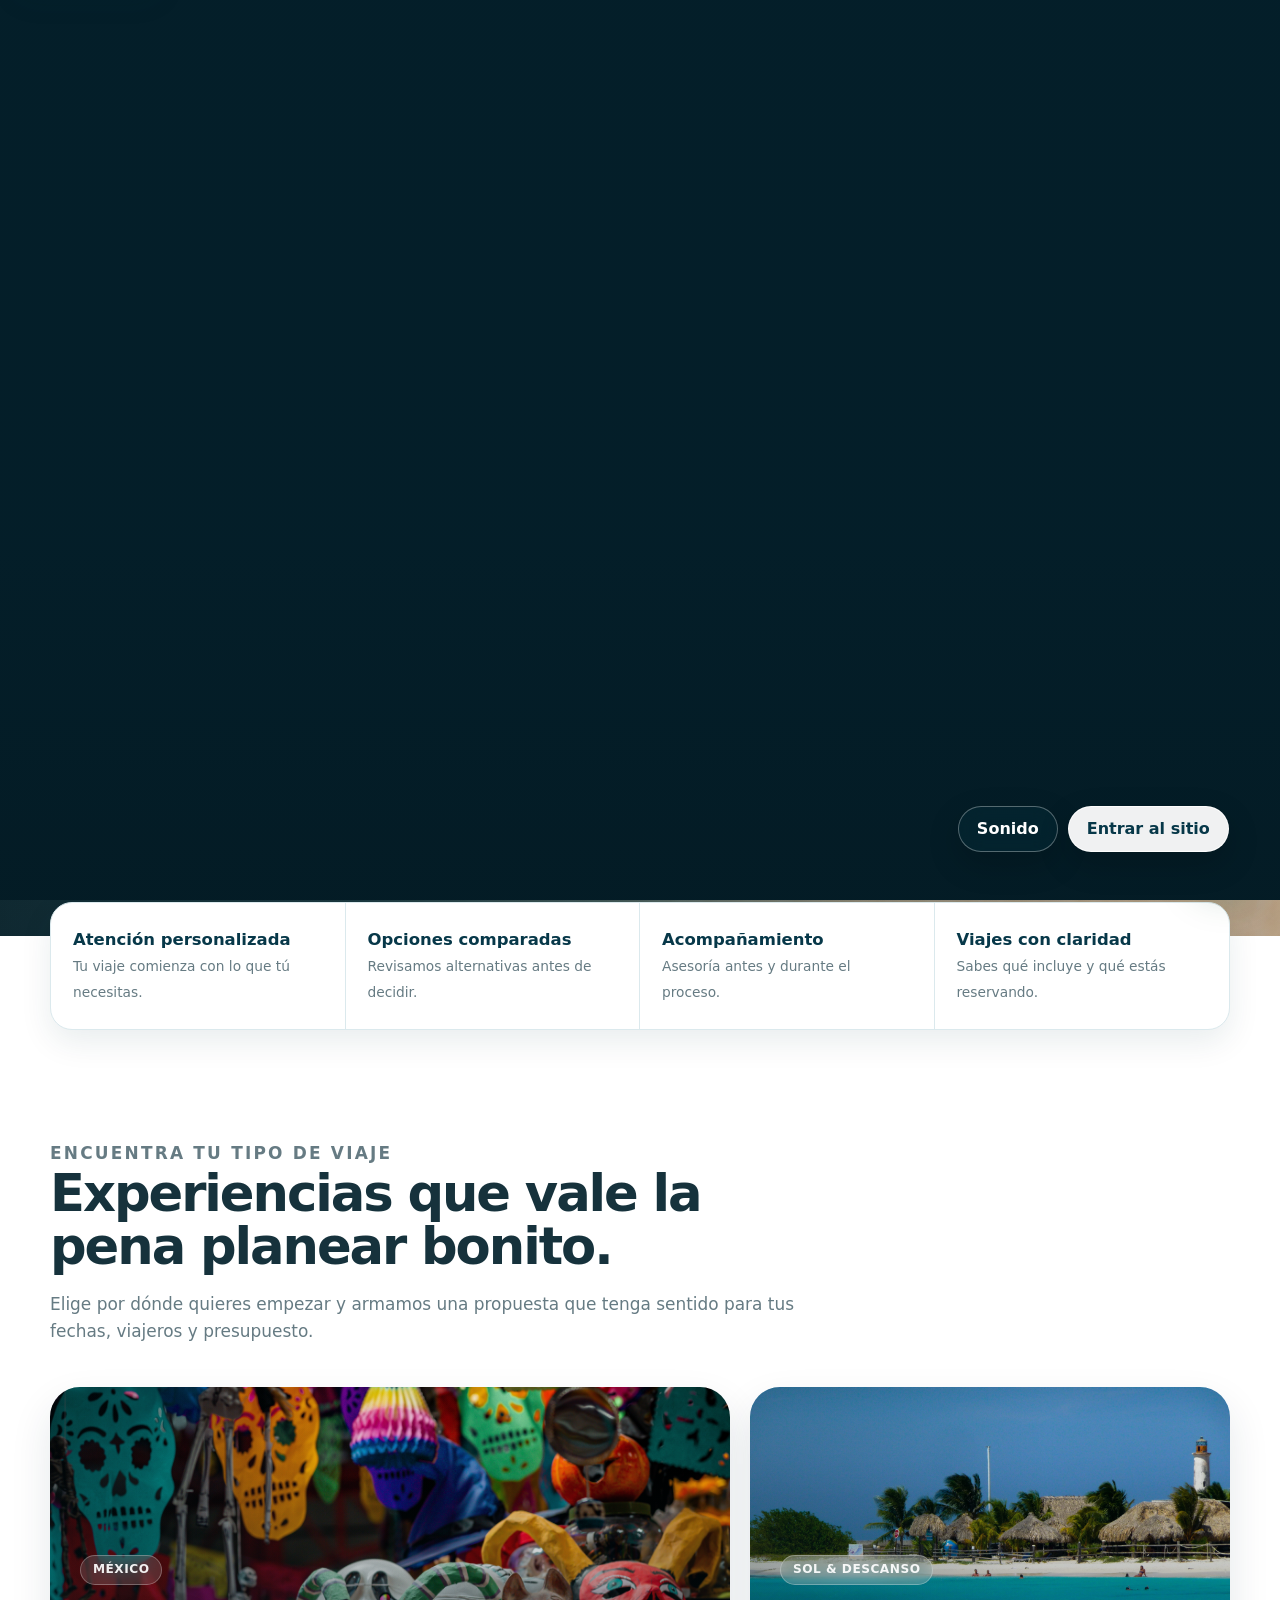
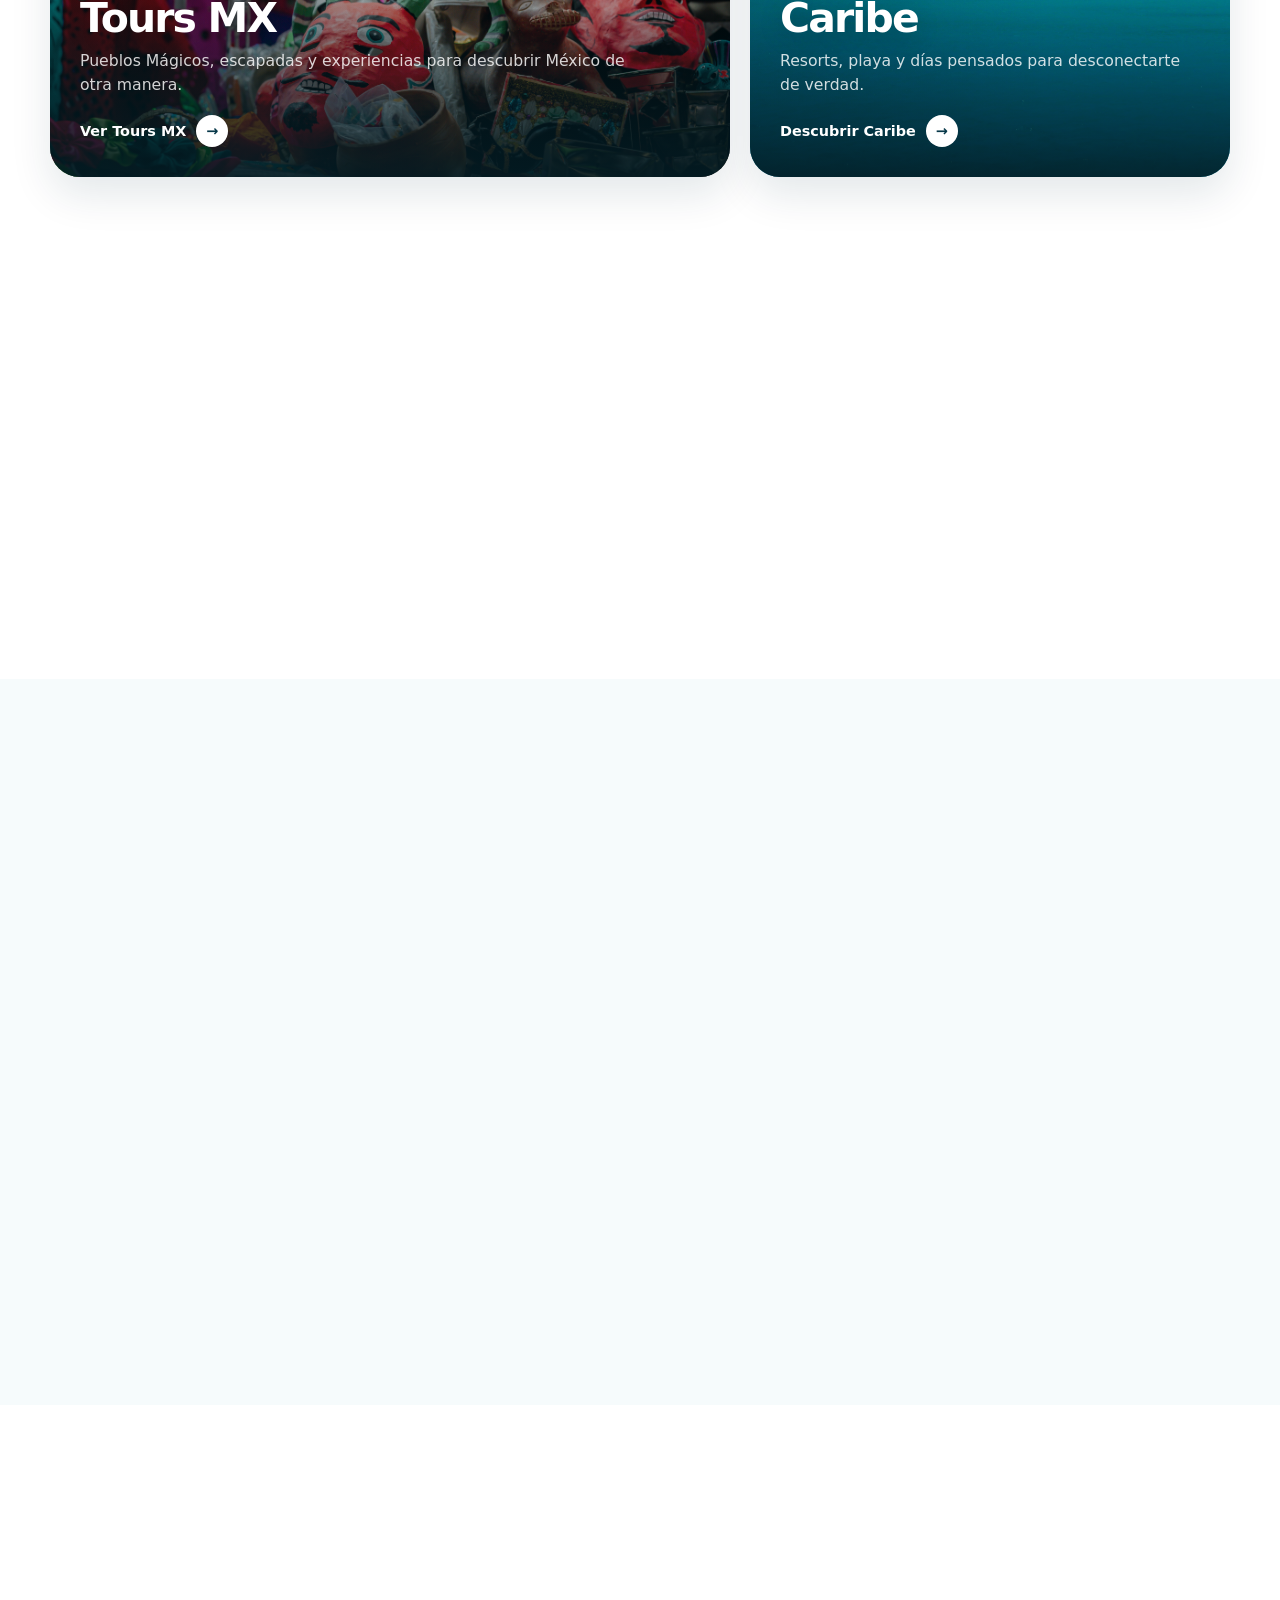
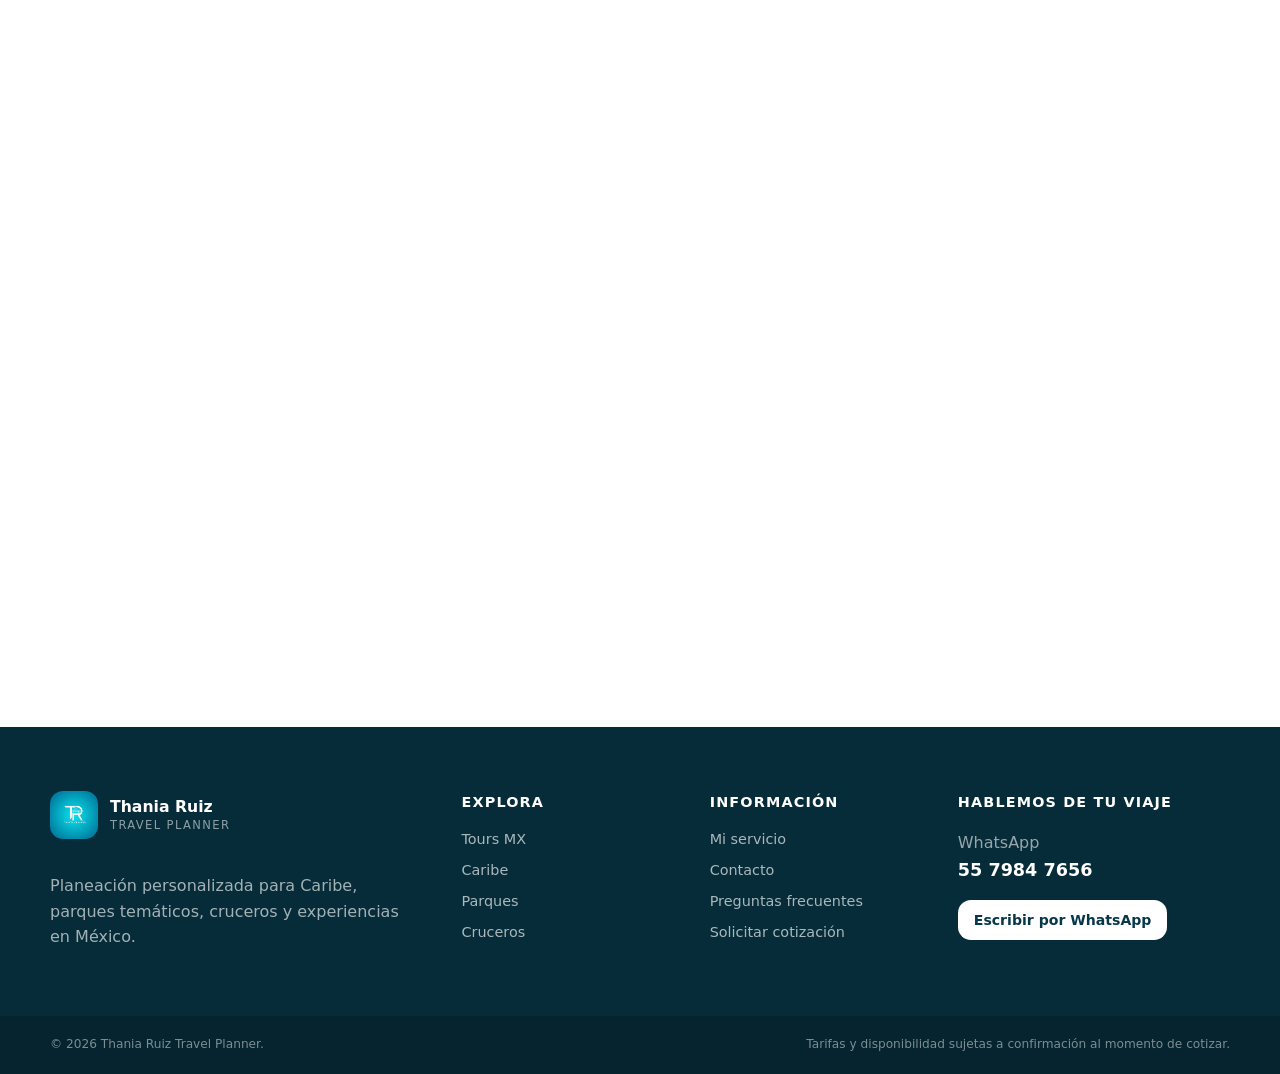
==== commit 18a7ed36: "Finalizada diseño, imagenes y takito en todas las secciones" ====
--- a/index.html
+++ b/index.html
@@ -7,7 +7,76 @@
   <meta name="description" content="Planeación personalizada para Caribe, parques temáticos, cruceros y experiencias en México con Thania Ruiz Travel Planner.">
   <meta name="theme-color" content="#073849">
   <link rel="icon" href="assets/logo.webp">
-  <link rel="stylesheet" href="css/styles.css?v=13">
+  <link rel="stylesheet" href="css/styles.css?v=16">
+
+  <style>
+    /* CTA final de Inicio — solo este bloque */
+    .cta.cta-photo {
+      padding: 0;
+      border-radius: 34px;
+      overflow: hidden;
+      background: linear-gradient(135deg, #0d4d61 0%, #1caec0 100%);
+      box-shadow: 0 20px 54px rgba(6, 52, 67, .16);
+    }
+    .cta-photo .cta-inner {
+      display: grid;
+      grid-template-columns: minmax(0, 1.08fr) minmax(340px, .92fr);
+      align-items: stretch;
+      gap: 0;
+      padding: 0;
+      min-height: 280px;
+    }
+    .cta-photo-copy {
+      display: flex;
+      flex-direction: column;
+      justify-content: center;
+      padding: 46px 48px;
+      color: #fff;
+    }
+    .cta-photo-copy h2 {
+      margin: 0;
+      color: #fff;
+      font-size: clamp(2.35rem, 4vw, 4rem);
+      line-height: .98;
+      letter-spacing: -.045em;
+    }
+    .cta-photo-copy p {
+      margin: 14px 0 0;
+      max-width: 610px;
+      color: rgba(255,255,255,.9);
+      font-size: 1.06rem;
+    }
+    .cta-photo-copy .btn {
+      margin-top: 26px;
+      align-self: flex-start;
+    }
+    .cta-photo-media {
+      min-height: 280px;
+      position: relative;
+      overflow: hidden;
+    }
+    .cta-photo-media::after {
+      content: "";
+      position: absolute;
+      inset: 0;
+      background: linear-gradient(90deg, rgba(19,174,192,.32) 0%, rgba(19,174,192,0) 28%);
+      pointer-events: none;
+    }
+    .cta-photo-media img {
+      width: 100%;
+      height: 100%;
+      object-fit: cover;
+      object-position: center 52%;
+      display: block;
+    }
+    @media (max-width: 900px) {
+      .cta-photo .cta-inner { grid-template-columns: 1fr; }
+      .cta-photo-media { order: -1; min-height: 230px; }
+      .cta-photo-copy { padding: 34px 26px; }
+      .cta-photo-copy .btn { width: 100%; }
+    }
+  </style>
+
 </head>
 <body data-page="inicio">
   <div class="site-intro" id="site-intro" aria-label="Video de bienvenida">
@@ -40,11 +109,6 @@
             <span>Cruceros</span>
           </div>
         </div>
-        <div class="hero-panel reveal" aria-hidden="true">
-          <div class="hero-orbit"></div>
-          <div class="hero-logo-card"><img src="assets/logo.webp" alt=""></div>
-          <div class="hero-float"><strong>Planeación personalizada</strong><span>Tu idea, tu presupuesto y un viaje pensado para ti.</span></div>
-        </div>
       </div>
     </section>
 
@@ -64,22 +128,41 @@
           <h2>Experiencias que vale la pena planear bonito.</h2>
           <p>Elige por dónde quieres empezar y armamos una propuesta que tenga sentido para tus fechas, viajeros y presupuesto.</p>
         </div>
-        <div class="card-grid four-cards">
-          <a class="experience-card bg-mexico reveal" href="salidas.html">
-            <span class="experience-icon">MX</span>
-            <h3>Tours MX</h3><p>Pueblos Mágicos, Caribe y experiencias acuáticas para descubrir México.</p><span class="card-link">Ver Tours MX →</span>
-          </a>
-          <a class="experience-card bg-caribe reveal" href="caribe.html">
-            <span class="experience-icon"><svg viewBox="0 0 24 24" aria-hidden="true"><path d="M3 17c3-2 5-2 8 0s5 2 10 0M5 13h14M8 13c1-4 3-6 4-7 1 1 3 3 4 7" fill="none" stroke="currentColor" stroke-width="1.7" stroke-linecap="round"/></svg></span>
-            <h3>Caribe</h3><p>Escapadas de playa, hoteles y experiencias para desconectarte.</p><span class="card-link">Descubrir el Caribe →</span>
-          </a>
-          <a class="experience-card bg-parks reveal" href="parques.html">
-            <span class="experience-icon"><svg viewBox="0 0 24 24" aria-hidden="true"><path d="M5 19h14M7 19l2-9h6l2 9M10 10V6h4v4M9 6l3-3 3 3" fill="none" stroke="currentColor" stroke-width="1.7" stroke-linecap="round" stroke-linejoin="round"/></svg></span>
-            <h3>Parques</h3><p>Disney y Universal con una planeación pensada para disfrutar más.</p><span class="card-link">Planear mi visita →</span>
-          </a>
-          <a class="experience-card bg-cruise reveal" href="cruceros.html">
-            <span class="experience-icon"><svg viewBox="0 0 24 24" aria-hidden="true"><path d="M4 14h16l-2.2 4H7L4 14Zm4-2V6h8v6M10 6V3h4v3" fill="none" stroke="currentColor" stroke-width="1.7" stroke-linejoin="round"/></svg></span>
-            <h3>Cruceros</h3><p>Itinerarios, cabinas y opciones para elegir con calma.</p><span class="card-link">Explorar cruceros →</span>
+        <div class="home-experience-grid">
+          <a class="home-experience-card home-experience-wide home-tours reveal" href="salidas.html">
+            <div class="home-experience-content">
+              <span class="home-experience-kicker">México</span>
+              <h3>Tours MX</h3>
+              <p>Pueblos Mágicos, escapadas y experiencias para descubrir México de otra manera.</p>
+              <span class="home-experience-link">Ver Tours MX <span>→</span></span>
+            </div>
+          </a>
+
+          <a class="home-experience-card home-caribe reveal" href="caribe.html">
+            <div class="home-experience-content">
+              <span class="home-experience-kicker">Sol & descanso</span>
+              <h3>Caribe</h3>
+              <p>Resorts, playa y días pensados para desconectarte de verdad.</p>
+              <span class="home-experience-link">Descubrir Caribe <span>→</span></span>
+            </div>
+          </a>
+
+          <a class="home-experience-card home-parques reveal" href="parques.html">
+            <div class="home-experience-content">
+              <span class="home-experience-kicker">Magia & adrenalina</span>
+              <h3>Parques</h3>
+              <p>Disney y Universal con una planeación hecha para disfrutar cada día.</p>
+              <span class="home-experience-link">Planear mi visita <span>→</span></span>
+            </div>
+          </a>
+
+          <a class="home-experience-card home-experience-wide home-cruceros reveal" href="cruceros.html">
+            <div class="home-experience-content">
+              <span class="home-experience-kicker">Navega distinto</span>
+              <h3>Cruceros</h3>
+              <p>Itinerarios, cabinas y rutas para elegir la experiencia que mejor haga match contigo.</p>
+              <span class="home-experience-link">Explorar cruceros <span>→</span></span>
+            </div>
           </a>
         </div>
       </div>
@@ -87,7 +170,9 @@
 
     <section class="section section-soft">
       <div class="container split">
-        <div class="visual-panel reveal">
+        <div class="visual-panel reveal takito-service-panel">
+          <img class="takito-office" src="assets/takito-office.png" alt="Takito, mascota de Thania Ruiz Travel Planner">
+          <div class="takito-mini-label" aria-hidden="true">¡Listo para planear! ✈</div>
           <div class="visual-note"><strong>Tu viaje, bien acompañado.</strong><p>La idea es que disfrutes también el proceso: desde la primera cotización hasta tener todo listo para viajar.</p></div>
         </div>
         <div class="copy reveal">
@@ -122,10 +207,16 @@
 
     <section class="section pt-0">
       <div class="container">
-        <div class="cta reveal">
+        <div class="cta cta-photo reveal">
           <div class="cta-inner">
-            <div><h2>¿Ya tienes una idea de viaje?</h2><p>Cuéntame cuántas personas viajan y tu presupuesto aproximado. A partir de ahí empezamos.</p></div>
-            <a class="btn btn-light" href="contacto.html#cotizar">Quiero cotizar</a>
+            <div class="cta-photo-copy">
+              <h2>¿Ya tienes una idea de viaje?</h2>
+              <p>Cuéntame cuántas personas viajan y tu presupuesto aproximado. A partir de ahí empezamos.</p>
+              <a class="btn btn-light" href="contacto.html#cotizar">Quiero cotizar</a>
+            </div>
+            <div class="cta-photo-media" aria-hidden="true">
+              <img src="assets/cta-viaje-avion.jpg" alt="">
+            </div>
           </div>
         </div>
       </div>
@@ -133,7 +224,10 @@
   </main>
 
   <footer id="site-footer"></footer>
-  <a class="whatsapp-float" data-wa-message="Hola Thania, quiero información para planear un viaje." aria-label="Escribir por WhatsApp"><svg viewBox="0 0 24 24" aria-hidden="true"><path d="M12.04 2a9.82 9.82 0 0 0-8.43 14.87L2.1 22l5.25-1.38A9.99 9.99 0 1 0 12.04 2Zm5.79 14.08c-.25.7-1.47 1.34-2.02 1.42-.52.08-1.18.12-1.9-.12-.44-.14-1-.33-1.73-.64-3.04-1.31-5.03-4.36-5.18-4.56-.15-.2-1.24-1.65-1.24-3.15s.79-2.24 1.07-2.54c.28-.3.61-.37.81-.37.2 0 .4 0 .58.01.19.01.44-.07.69.53.25.6.84 2.05.91 2.2.08.15.13.33.03.53-.1.2-.15.33-.3.51-.15.18-.32.4-.46.53-.15.15-.3.31-.13.61.18.3.79 1.3 1.69 2.11 1.16 1.03 2.14 1.35 2.44 1.5.3.15.48.13.66-.08.18-.2.76-.89.96-1.19.2-.3.4-.25.68-.15.28.1 1.77.84 2.08.99.3.15.51.23.58.35.08.13.08.73-.17 1.43Z"/></svg></a>
-  <script src="js/main.js?v=13"></script>
+  <div class="whatsapp-companion">
+    <img class="takito-peek" src="assets/takito-bravo.png" alt="" aria-hidden="true">
+    <a class="whatsapp-float" data-wa-message="Hola Thania, quiero información para planear un viaje." aria-label="Escribir por WhatsApp"><svg viewBox="0 0 24 24" aria-hidden="true"><path d="M12.04 2a9.82 9.82 0 0 0-8.43 14.87L2.1 22l5.25-1.38A9.99 9.99 0 1 0 12.04 2Zm5.79 14.08c-.25.7-1.47 1.34-2.02 1.42-.52.08-1.18.12-1.9-.12-.44-.14-1-.33-1.73-.64-3.04-1.31-5.03-4.36-5.18-4.56-.15-.2-1.24-1.65-1.24-3.15s.79-2.24 1.07-2.54c.28-.3.61-.37.81-.37.2 0 .4 0 .58.01.19.01.44-.07.69.53.25.6.84 2.05.91 2.2.08.15.13.33.03.53-.1.2-.15.33-.3.51-.15.18-.32.4-.46.53-.15.15-.3.31-.13.61.18.3.79 1.3 1.69 2.11 1.16 1.03 2.14 1.35 2.44 1.5.3.15.48.13.66-.08.18-.2.76-.89.96-1.19.2-.3.4-.25.68-.15.28.1 1.77.84 2.08.99.3.15.51.23.58.35.08.13.08.73-.17 1.43Z"/></svg></a>
+  </div>
+  <script src="js/main.js?v=17"></script>
 </body>
 </html>
--- a/css/styles.css
+++ b/css/styles.css
@@ -93,47 +93,116 @@
 .btn-outline:hover { border-color: #9adce4; box-shadow: none; }
 .btn-block { width: 100%; }
 
-.hero { position: relative; overflow: hidden; min-height: 720px; background: linear-gradient(115deg, #052f3c 0%, #075b6e 52%, #08a9bd 100%); color: #fff; }
-.hero::before, .page-hero::before {
+.hero {
+  position: relative;
+  overflow: hidden;
+  min-height: 720px;
+  color: #fff;
+  background:
+    linear-gradient(90deg,
+      rgba(4,34,45,.94) 0%,
+      rgba(4,43,55,.88) 28%,
+      rgba(5,54,67,.68) 48%,
+      rgba(5,54,67,.28) 68%,
+      rgba(5,54,67,.05) 100%
+    ),
+    url("../assets/heropirncipal.jpg") 58% 52% / cover no-repeat;
+}
+.hero::before {
   content: "";
   position: absolute;
   inset: 0;
   background:
-    radial-gradient(circle at 78% 26%, rgba(95,235,239,.28), transparent 25%),
-    radial-gradient(circle at 87% 74%, rgba(255,255,255,.11), transparent 18%),
-    linear-gradient(transparent 94%, rgba(255,255,255,.1) 94%);
-  background-size: auto, auto, 100% 34px;
+    linear-gradient(180deg, rgba(2,24,32,.08) 0%, transparent 38%, rgba(2,24,32,.14) 100%);
   pointer-events: none;
 }
-.hero::after {
-  content: "";
-  position: absolute;
-  width: 470px;
-  height: 470px;
-  right: -95px;
-  bottom: -90px;
-  border-radius: 50%;
-  border: 1px solid rgba(255,255,255,.16);
-  box-shadow: 0 0 0 72px rgba(255,255,255,.035), 0 0 0 144px rgba(255,255,255,.025);
-}
-.hero-inner { position: relative; z-index: 2; min-height: 720px; display: grid; grid-template-columns: 1.06fr .94fr; align-items: center; gap: 60px; padding: 72px 0; }
-.hero-copy { max-width: 690px; }
-.hero .eyebrow { color: #7ee9ec; }
-.hero h1 { font-size: clamp(3.25rem, 7vw, 6.2rem); max-width: 800px; }
+.hero::after { display: none; }
+
+.hero-inner {
+  position: relative;
+  z-index: 2;
+  min-height: 720px;
+  display: flex;
+  align-items: center;
+  padding: 78px 0 96px;
+}
+.hero-copy {
+  max-width: 650px;
+}
+.hero .eyebrow { color: #8af0f2; }
+.hero h1 {
+  font-size: clamp(3.35rem, 6.8vw, 6.15rem);
+  max-width: 760px;
+  text-shadow: 0 4px 22px rgba(0,0,0,.16);
+}
 .hero h1 span { color: #73e7eb; }
-.hero-copy > p { max-width: 660px; margin: 24px 0 30px; color: rgba(255,255,255,.82); font-size: clamp(1.05rem, 2vw, 1.22rem); }
+.hero-copy > p {
+  max-width: 620px;
+  margin: 24px 0 30px;
+  color: rgba(255,255,255,.9);
+  font-size: clamp(1.05rem, 2vw, 1.22rem);
+  text-shadow: 0 2px 14px rgba(0,0,0,.18);
+}
 .hero-actions { display: flex; flex-wrap: wrap; gap: 12px; }
-.hero .btn-outline { color: #fff; border-color: rgba(255,255,255,.3); }
-.hero .btn-outline:hover { background: rgba(255,255,255,.08); }
+.hero .btn-outline {
+  color: #fff;
+  border-color: rgba(255,255,255,.42);
+  background: rgba(0,0,0,.06);
+  backdrop-filter: blur(4px);
+}
+.hero .btn-outline:hover { background: rgba(255,255,255,.11); }
 .hero-tags { display: flex; flex-wrap: wrap; gap: 10px; margin-top: 32px; }
-.hero-tags span { padding: 9px 12px; border: 1px solid rgba(255,255,255,.16); border-radius: 999px; background: rgba(255,255,255,.07); color: rgba(255,255,255,.82); font-size: .83rem; }
-.hero-panel { position: relative; min-height: 520px; }
-.hero-orbit { position: absolute; inset: 20px 0 0 34px; border-radius: 48% 52% 45% 55% / 57% 42% 58% 43%; background: linear-gradient(145deg, rgba(255,255,255,.18), rgba(255,255,255,.05)); border: 1px solid rgba(255,255,255,.2); backdrop-filter: blur(7px); }
-.hero-logo-card { position: absolute; width: min(380px, 82%); right: 4%; top: 12%; border-radius: 32px; padding: 24px; background: #fff; box-shadow: 0 35px 90px rgba(0,0,0,.22); transform: rotate(3deg); }
-.hero-logo-card img { width: 100%; aspect-ratio: 1 / 1; object-fit: cover; border-radius: 22px; }
-.hero-float { position: absolute; left: 0; bottom: 16%; width: 250px; padding: 18px 20px; border-radius: 20px; background: rgba(5,46,59,.77); border: 1px solid rgba(255,255,255,.16); backdrop-filter: blur(12px); box-shadow: var(--shadow); }
-.hero-float strong { display: block; font-size: 1.05rem; }
-.hero-float span { display: block; margin-top: 4px; color: rgba(255,255,255,.7); font-size: .88rem; }
+.hero-tags span {
+  padding: 9px 12px;
+  border: 1px solid rgba(255,255,255,.24);
+  border-radius: 999px;
+  background: rgba(4,36,47,.28);
+  backdrop-filter: blur(5px);
+  color: rgba(255,255,255,.92);
+  font-size: .83rem;
+}
+
+@media (max-width: 1040px) {
+  .hero {
+    min-height: 650px;
+    background:
+      linear-gradient(90deg,
+        rgba(4,34,45,.94) 0%,
+        rgba(4,43,55,.82) 40%,
+        rgba(5,54,67,.42) 70%,
+        rgba(5,54,67,.12) 100%
+      ),
+      url("../assets/heropirncipal.jpg") 62% 50% / cover no-repeat;
+  }
+  .hero-inner {
+    min-height: 650px;
+    padding: 88px 0 105px;
+  }
+  .hero-copy { max-width: 610px; }
+}
+
+@media (max-width: 700px) {
+  .hero {
+    min-height: 650px;
+    background:
+      linear-gradient(180deg,
+        rgba(4,34,45,.82) 0%,
+        rgba(4,43,55,.68) 52%,
+        rgba(4,43,55,.9) 100%
+      ),
+      url("../assets/heropirncipal.jpg") 62% center / cover no-repeat;
+  }
+  .hero-inner {
+    min-height: 650px;
+    align-items: flex-end;
+    padding: 120px 0 80px;
+  }
+  .hero h1 { font-size: clamp(2.8rem, 14vw, 4.25rem); }
+  .hero-copy > p { font-size: 1rem; }
+  .hero-actions { flex-direction: column; align-items: stretch; }
+  .hero-actions .btn { width: 100%; }
+  .hero-tags { margin-top: 24px; }
+}
 
 .trust-strip { margin-top: -34px; position: relative; z-index: 4; }
 .trust-grid { display: grid; grid-template-columns: repeat(4, 1fr); background: #fff; border: 1px solid var(--line); border-radius: 22px; box-shadow: var(--shadow-soft); overflow: hidden; }
@@ -155,6 +224,180 @@
 .experience-card h3 { margin: 22px 0 8px; font-size: 1.8rem; line-height: 1.05; }
 .experience-card p { margin: 0 0 16px; color: rgba(255,255,255,.78); }
 .card-link { font-weight: 800; }
+
+/* === Inicio · experiencias visuales v16 === */
+.home-experience-grid {
+  display: grid;
+  grid-template-columns: repeat(12, minmax(0, 1fr));
+  gap: 20px;
+}
+
+.home-experience-card {
+  position: relative;
+  grid-column: span 5;
+  min-height: 390px;
+  border-radius: 30px;
+  overflow: hidden;
+  color: #fff;
+  text-decoration: none;
+  isolation: isolate;
+  box-shadow: 0 18px 42px rgba(4, 50, 66, .11);
+  transition: transform .35s ease, box-shadow .35s ease;
+}
+
+.home-experience-card.home-experience-wide {
+  grid-column: span 7;
+}
+
+.home-experience-card::before {
+  content: "";
+  position: absolute;
+  inset: 0;
+  z-index: -2;
+  background-position: center;
+  background-size: cover;
+  transform: scale(1.01);
+  transition: transform .65s cubic-bezier(.2,.7,.2,1), filter .45s ease;
+}
+
+.home-experience-card::after {
+  content: "";
+  position: absolute;
+  inset: 0;
+  z-index: -1;
+  background:
+    linear-gradient(180deg, rgba(3,24,31,.02) 18%, rgba(3,26,34,.22) 48%, rgba(3,28,36,.9) 100%),
+    linear-gradient(90deg, rgba(3,28,36,.22), transparent 62%);
+}
+
+.home-tours::before {
+  background-image: url("../assets/toursmx-hero.jpg");
+  background-position: center 46%;
+}
+
+.home-caribe::before {
+  background-image: url("../assets/caribe-hero.jpg");
+  background-position: center 48%;
+}
+
+.home-parques::before {
+  background-image: url("../assets/parques.jpg");
+  background-position: center 48%;
+}
+
+.home-cruceros::before {
+  background-image: url("../assets/crucero-hero.jpg");
+  background-position: center 56%;
+}
+
+.home-experience-content {
+  position: absolute;
+  left: 0;
+  right: 0;
+  bottom: 0;
+  padding: 30px;
+}
+
+.home-experience-kicker {
+  display: inline-flex;
+  align-items: center;
+  min-height: 30px;
+  padding: 0 12px;
+  margin-bottom: 13px;
+  border: 1px solid rgba(255,255,255,.28);
+  border-radius: 999px;
+  background: rgba(255,255,255,.13);
+  backdrop-filter: blur(10px);
+  color: rgba(255,255,255,.92);
+  font-size: .76rem;
+  font-weight: 800;
+  letter-spacing: .04em;
+  text-transform: uppercase;
+}
+
+.home-experience-card h3 {
+  margin: 0;
+  font-size: clamp(2rem, 3.2vw, 3rem);
+  line-height: .98;
+  letter-spacing: -.045em;
+  text-shadow: 0 5px 24px rgba(0,0,0,.2);
+}
+
+.home-experience-card p {
+  max-width: 560px;
+  margin: 11px 0 18px;
+  color: rgba(255,255,255,.82);
+  font-size: .98rem;
+  line-height: 1.55;
+}
+
+.home-experience-link {
+  display: inline-flex;
+  align-items: center;
+  gap: 10px;
+  font-size: .9rem;
+  font-weight: 900;
+  color: #fff;
+}
+
+.home-experience-link span {
+  display: grid;
+  place-items: center;
+  width: 32px;
+  height: 32px;
+  border-radius: 50%;
+  background: #fff;
+  color: var(--deep);
+  transition: transform .28s ease;
+}
+
+.home-experience-card:hover {
+  transform: translateY(-6px);
+  box-shadow: 0 28px 58px rgba(4, 50, 66, .18);
+}
+
+.home-experience-card:hover::before {
+  transform: scale(1.075);
+  filter: saturate(1.06);
+}
+
+.home-experience-card:hover .home-experience-link span {
+  transform: translateX(5px);
+}
+
+@media (max-width: 980px) {
+  .home-experience-card,
+  .home-experience-card.home-experience-wide {
+    grid-column: span 6;
+    min-height: 360px;
+  }
+}
+
+@media (max-width: 700px) {
+  .home-experience-grid {
+    grid-template-columns: 1fr;
+    gap: 16px;
+  }
+
+  .home-experience-card,
+  .home-experience-card.home-experience-wide {
+    grid-column: auto;
+    min-height: 330px;
+    border-radius: 24px;
+  }
+
+  .home-experience-content {
+    padding: 24px;
+  }
+
+  .home-experience-card h3 {
+    font-size: 2.15rem;
+  }
+
+  .home-experience-card p {
+    font-size: .93rem;
+  }
+}
 
 .split { display: grid; grid-template-columns: .95fr 1.05fr; gap: 70px; align-items: center; }
 .visual-panel { min-height: 520px; position: relative; border-radius: 34px; overflow: hidden; background: linear-gradient(145deg, #06a9ba, #b9f0ef); box-shadow: var(--shadow); }
@@ -1111,3 +1354,124 @@
   .site-intro-actions { left: 14px; right: 14px; bottom: 18px; justify-content: space-between; }
   .intro-sound, .intro-enter { min-height: 44px; padding-inline: 16px; font-size: .88rem; }
 }
+
+
+/* --- Takito, mascota de TR Travel Planner --- */
+.whatsapp-companion {
+  position: fixed;
+  right: 24px;
+  bottom: 24px;
+  z-index: 90;
+  width: 92px;
+  height: 122px;
+  pointer-events: none;
+}
+
+.whatsapp-companion .whatsapp-float {
+  position: absolute;
+  right: 0;
+  bottom: 0;
+  pointer-events: auto;
+  z-index: 3;
+}
+
+.takito-peek {
+  position: absolute;
+  width: 112px;
+  height: 112px;
+  right: -16px;
+  bottom: 37px;
+  object-fit: contain;
+  clip-path: inset(28% 0 0 0);
+  z-index: 1;
+  filter: drop-shadow(0 9px 12px rgba(4, 50, 66, .18));
+  transform-origin: 58% 100%;
+  transition: transform .25s ease;
+  pointer-events: none;
+}
+
+.whatsapp-companion:hover .takito-peek {
+  transform: translateY(-7px) rotate(-3deg);
+}
+
+.takito-service-panel {
+  isolation: isolate;
+}
+
+.takito-service-panel::after {
+  z-index: -1;
+}
+
+.takito-office {
+  position: absolute;
+  width: min(360px, 72%);
+  right: 22px;
+  top: 28px;
+  z-index: 1;
+  filter: drop-shadow(0 22px 35px rgba(4, 50, 66, .18));
+  animation: takitoFloat 4.8s ease-in-out infinite;
+}
+
+.takito-mini-label {
+  position: absolute;
+  z-index: 2;
+  right: 34px;
+  top: 38px;
+  padding: 9px 13px;
+  border-radius: 999px;
+  background: rgba(255,255,255,.92);
+  color: #073849;
+  font-size: .8rem;
+  font-weight: 800;
+  box-shadow: 0 10px 24px rgba(4, 50, 66, .12);
+}
+
+.caribe-hero-takito .page-hero-inner {
+  padding-right: 250px;
+}
+
+.takito-vacation {
+  position: absolute;
+  z-index: 2;
+  width: 230px;
+  right: max(24px, calc((100vw - var(--container)) / 2));
+  bottom: -28px;
+  filter: drop-shadow(0 18px 28px rgba(72, 49, 18, .2));
+  transform: rotate(2deg);
+  transition: transform .3s ease;
+}
+
+.caribe-hero-takito:hover .takito-vacation {
+  transform: translateY(-5px) rotate(0deg);
+}
+
+@keyframes takitoFloat {
+  0%, 100% { transform: translateY(0) rotate(-1deg); }
+  50% { transform: translateY(-8px) rotate(1deg); }
+}
+
+@media (prefers-reduced-motion: reduce) {
+  .takito-office { animation: none; }
+  .takito-peek, .takito-vacation { transition: none; }
+}
+
+@media (max-width: 900px) {
+  .caribe-hero-takito .page-hero-inner { padding-right: 180px; }
+  .takito-vacation { width: 175px; right: 22px; bottom: -16px; }
+}
+
+@media (max-width: 700px) {
+  .whatsapp-companion {
+    right: 16px;
+    bottom: 16px;
+    width: 86px;
+    height: 112px;
+  }
+  .whatsapp-companion .whatsapp-float { right: 0; bottom: 0; }
+  .takito-peek { width: 102px; height: 102px; right: -14px; bottom: 34px; }
+  .takito-office { width: 245px; right: 50%; transform: translateX(50%); top: 22px; animation: none; }
+  .takito-mini-label { right: 18px; top: 18px; }
+  .takito-service-panel .visual-note { left: 18px; right: 18px; bottom: 18px; }
+  .caribe-hero-takito .page-hero-inner { padding-right: 0; padding-bottom: 165px; }
+  .takito-vacation { width: 145px; right: 10px; bottom: -10px; }
+}
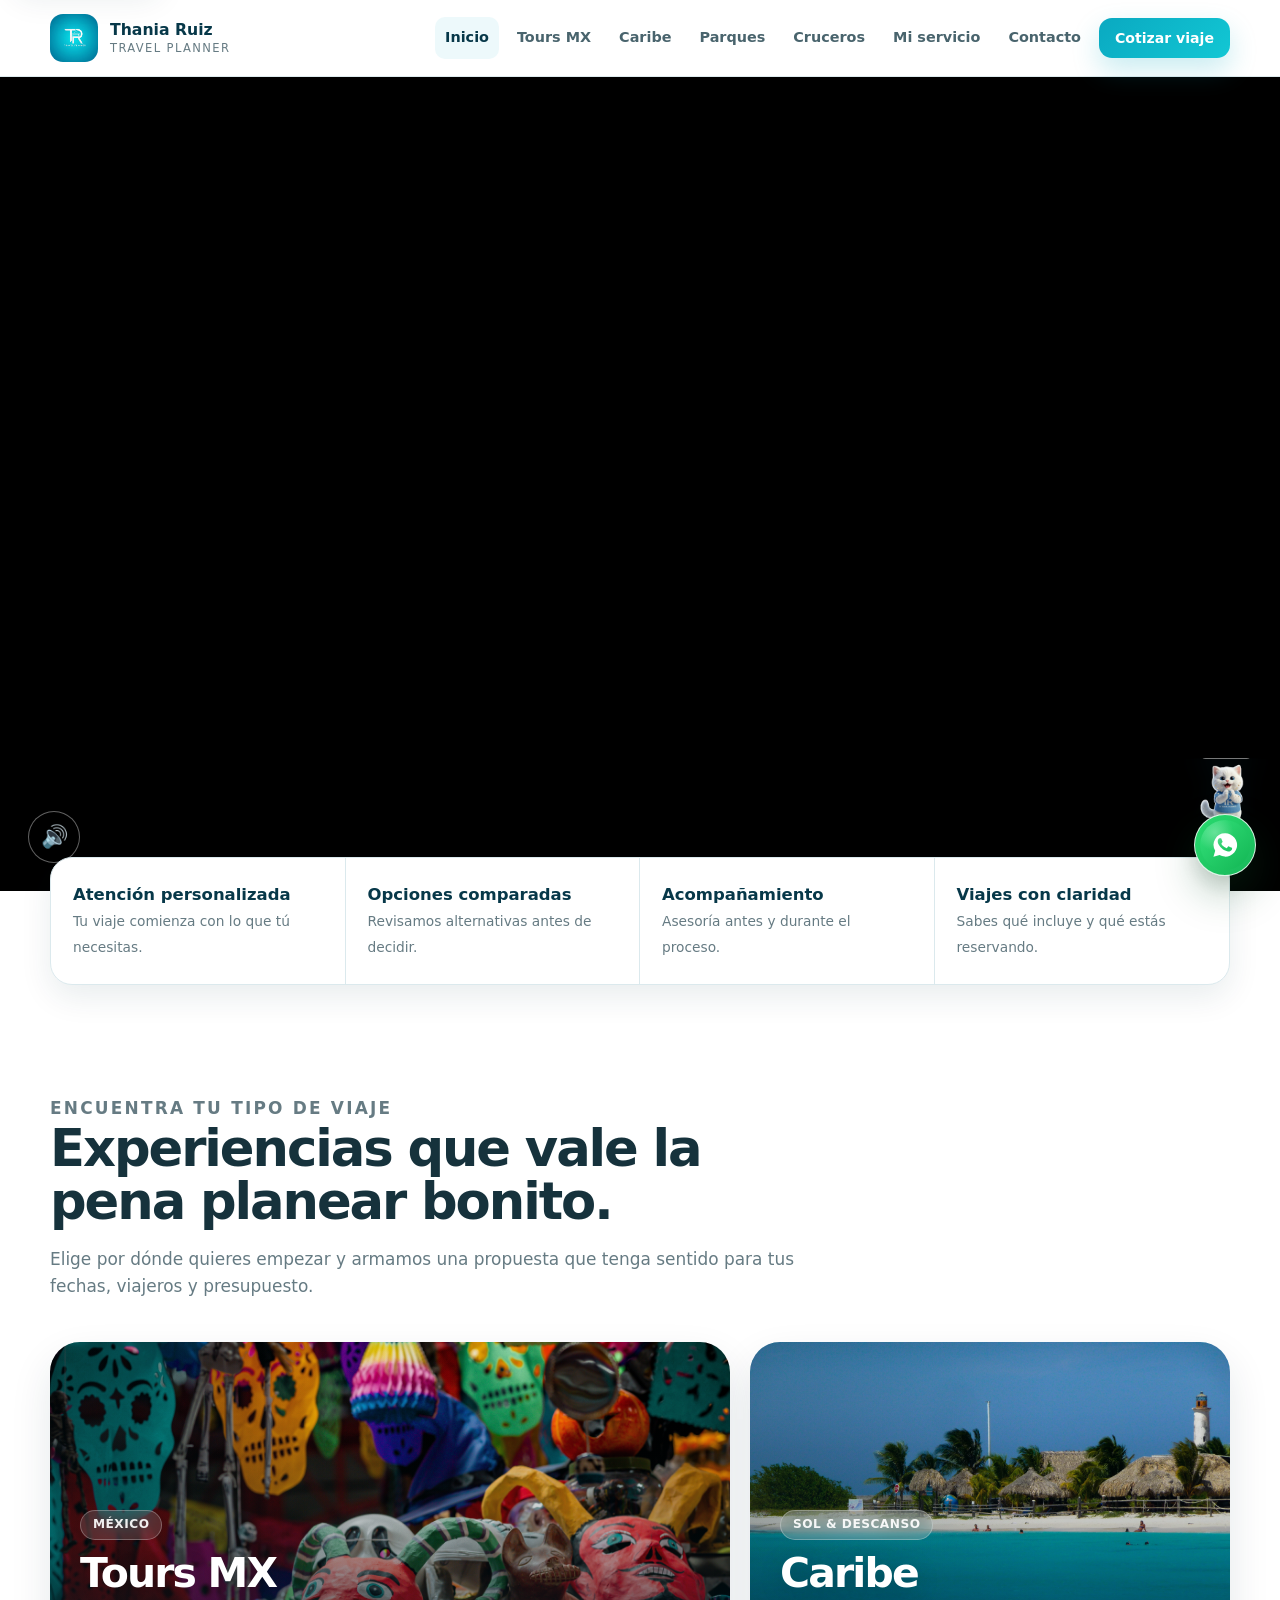
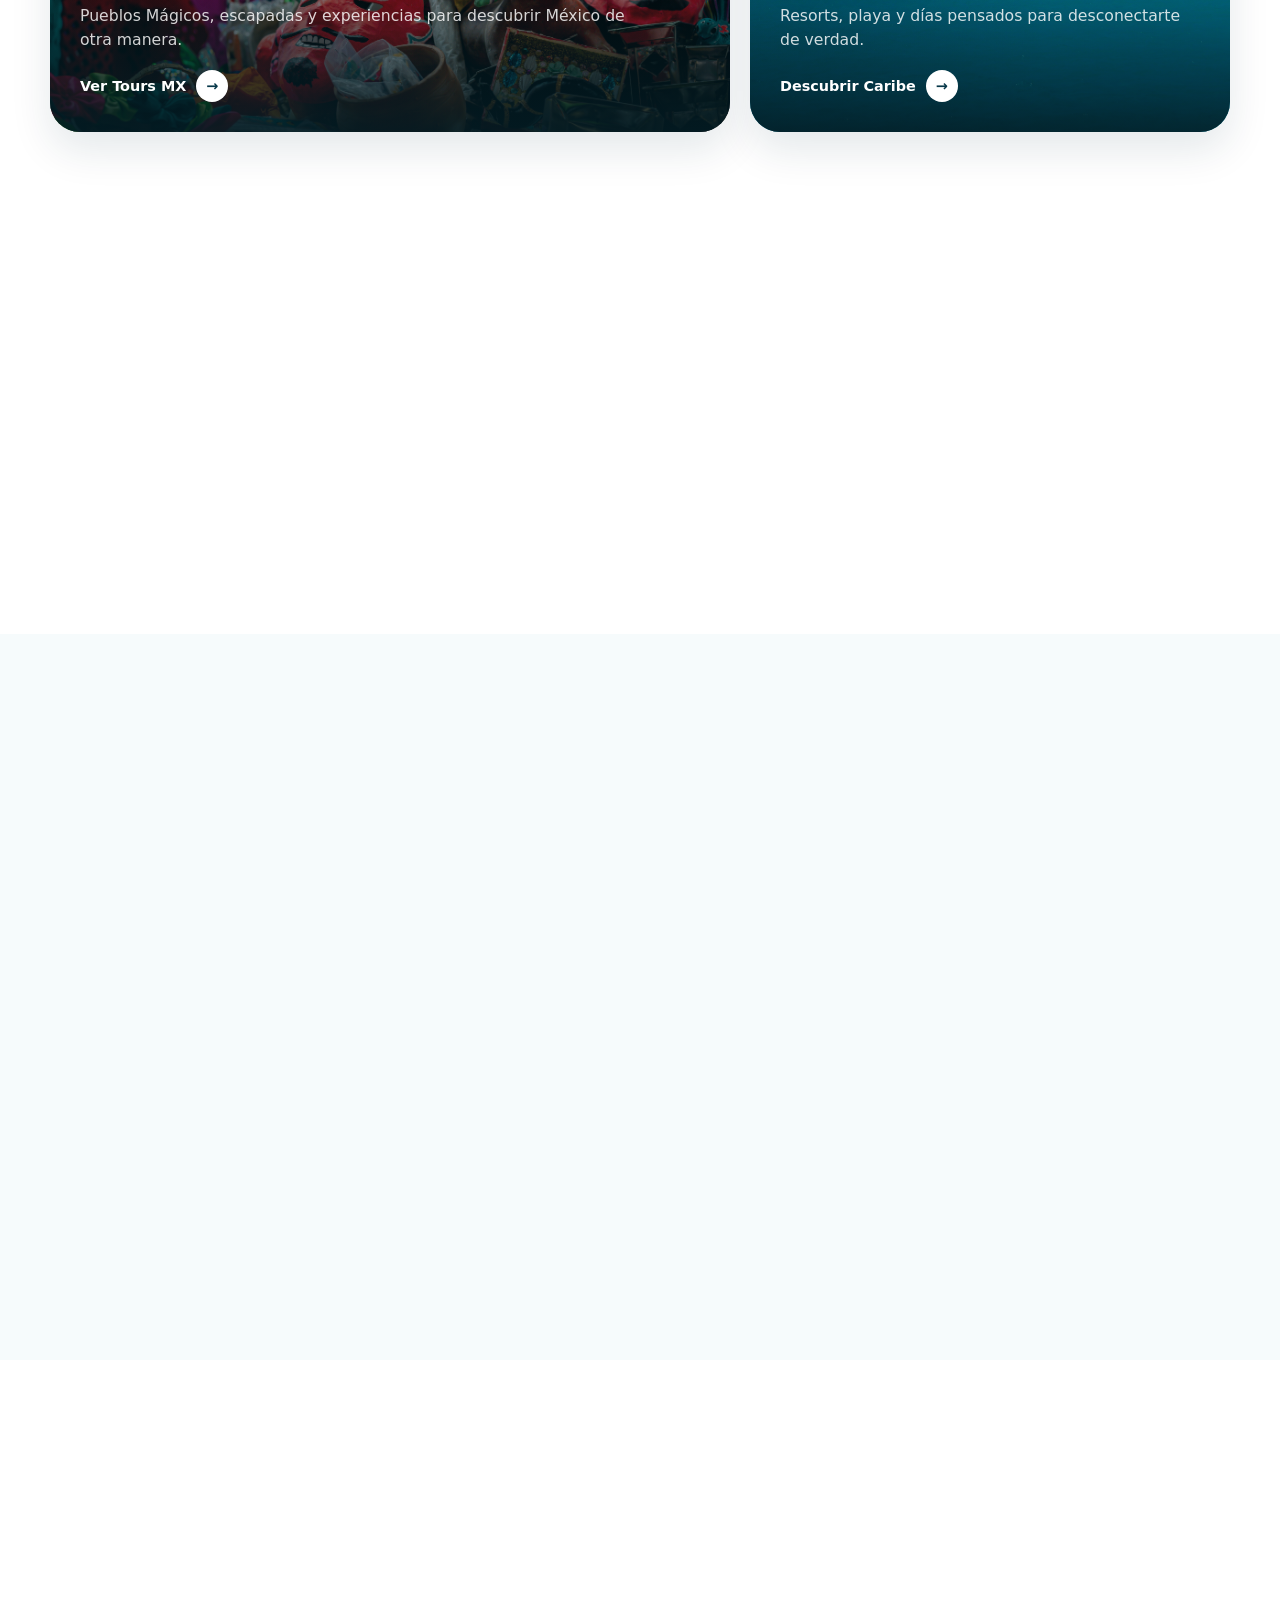
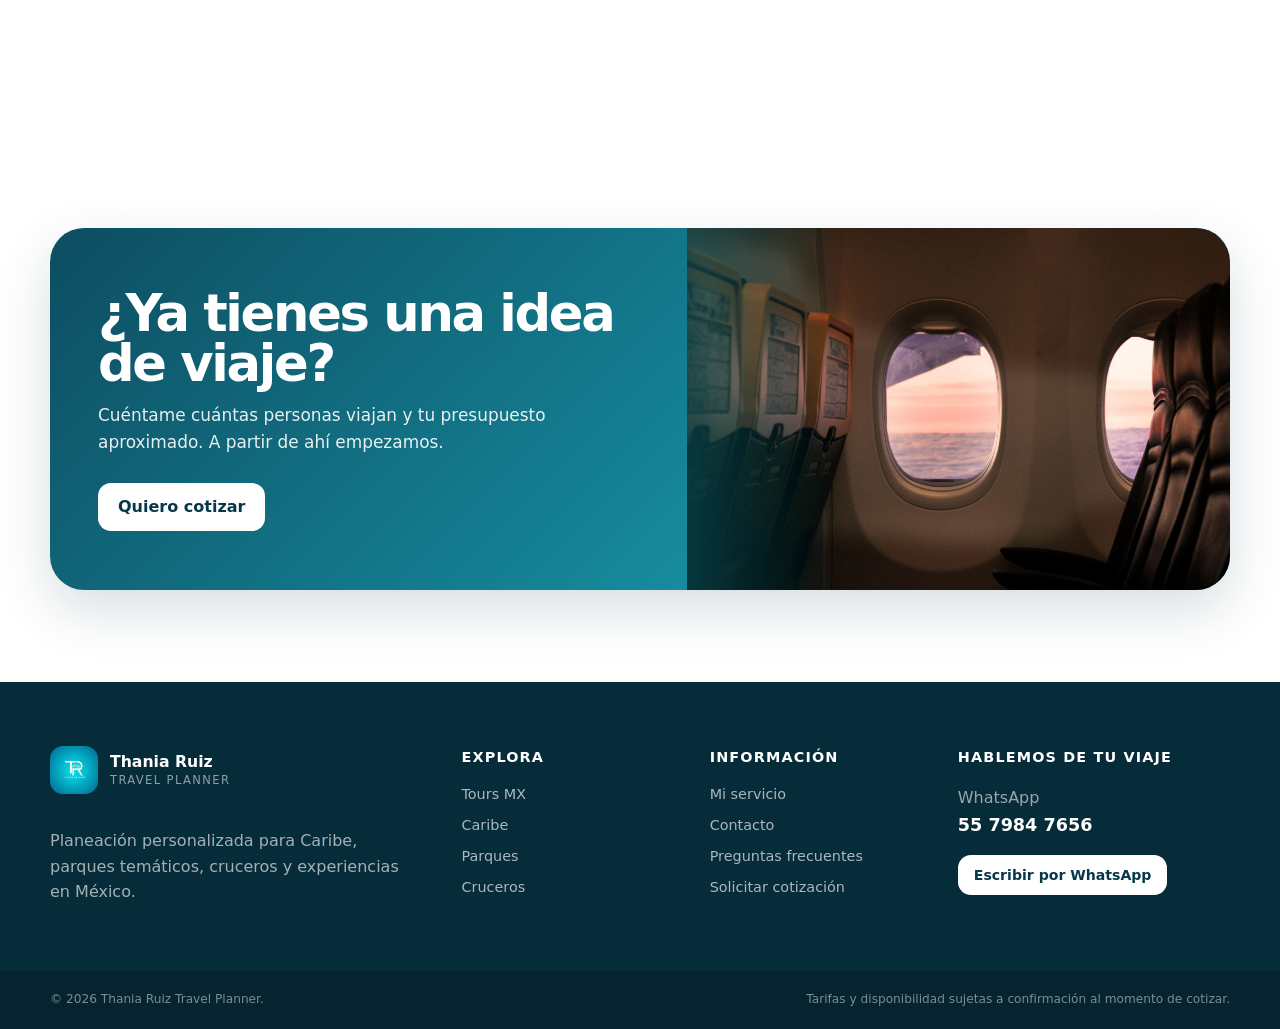
==== commit db7d2667: "Actualiza secciones visuales y contacto" ====
--- a/index.html
+++ b/index.html
@@ -77,39 +77,224 @@
     }
   </style>
 
+
+  <style>
+    /* Inicio v18 — video dentro del hero */
+    .hero.hero-with-video{
+      position:relative;
+      overflow:hidden;
+      isolation:isolate;
+      background:#073849;
+    }
+
+    .hero-with-video .hero-bg-video{
+      position:absolute;
+      inset:0;
+      width:100%;
+      height:100%;
+      object-fit:cover;
+      object-position:center center;
+      z-index:-3;
+    }
+
+    .hero-with-video .hero-video-overlay{
+      position:absolute;
+      inset:0;
+      z-index:-2;
+      pointer-events:none;
+      background:
+        linear-gradient(
+          90deg,
+          rgba(4,39,50,.94) 0%,
+          rgba(4,52,63,.88) 26%,
+          rgba(6,69,78,.68) 48%,
+          rgba(7,78,84,.34) 70%,
+          rgba(7,78,84,.16) 100%
+        ),
+        linear-gradient(
+          180deg,
+          rgba(0,0,0,.08) 0%,
+          rgba(0,0,0,.03) 58%,
+          rgba(0,0,0,.16) 100%
+        );
+    }
+
+    .hero-with-video .hero-inner{
+      position:relative;
+      z-index:1;
+    }
+
+    .hero-with-video .hero-copy h1,
+    .hero-with-video .hero-copy > p{
+      text-shadow:0 3px 20px rgba(0,0,0,.28);
+    }
+
+    @media (max-width: 760px){
+      .hero-with-video .hero-bg-video{
+        object-position:center center;
+      }
+
+      .hero-with-video .hero-video-overlay{
+        background:
+          linear-gradient(
+            90deg,
+            rgba(4,39,50,.94) 0%,
+            rgba(4,52,63,.82) 56%,
+            rgba(5,66,75,.44) 100%
+          );
+      }
+    }
+
+    @media (prefers-reduced-motion: reduce){
+      .hero-with-video .hero-bg-video{
+        display:none;
+      }
+    }
+  </style>
+
+
+  <style>
+    /* FIX v19: el video debe quedar visible dentro del hero */
+    .hero.hero-with-video{
+      position:relative !important;
+      overflow:hidden !important;
+      isolation:isolate !important;
+      background:#073849 !important;
+    }
+
+    .hero.hero-with-video::before,
+    .hero.hero-with-video::after{
+      z-index:1 !important;
+      pointer-events:none !important;
+    }
+
+    .hero-with-video .hero-bg-video{
+      position:absolute !important;
+      inset:0 !important;
+      width:100% !important;
+      height:100% !important;
+      object-fit:cover !important;
+      object-position:center center !important;
+      display:block !important;
+      z-index:0 !important;
+      opacity:1 !important;
+      visibility:visible !important;
+    }
+
+    .hero-with-video .hero-video-overlay{
+      position:absolute !important;
+      inset:0 !important;
+      z-index:1 !important;
+      pointer-events:none !important;
+      background:
+        linear-gradient(
+          90deg,
+          rgba(4,39,50,.88) 0%,
+          rgba(4,52,63,.78) 28%,
+          rgba(6,69,78,.52) 50%,
+          rgba(7,78,84,.22) 72%,
+          rgba(7,78,84,.08) 100%
+        ) !important;
+    }
+
+    .hero-with-video .hero-inner{
+      position:relative !important;
+      z-index:2 !important;
+    }
+
+    @media (prefers-reduced-motion: reduce){
+      .hero-with-video .hero-bg-video{
+        display:block !important;
+      }
+    }
+  </style>
+
+
+  <style>
+    /* Inicio v20 — hero solo con video */
+    .hero.hero-with-video.hero-video-only{
+      position:relative !important;
+      min-height:calc(100vh - 86px) !important;
+      overflow:hidden !important;
+      background:#000 !important;
+      padding:0 !important;
+      isolation:isolate;
+    }
+
+    .hero-video-only .hero-bg-video{
+      position:absolute !important;
+      inset:0 !important;
+      width:100% !important;
+      height:100% !important;
+      object-fit:cover !important;
+      object-position:center center !important;
+      display:block !important;
+      z-index:0 !important;
+      opacity:1 !important;
+      visibility:visible !important;
+    }
+
+    .hero-video-only::before,
+    .hero-video-only::after,
+    .hero-video-only .hero-video-overlay,
+    .hero-video-only .hero-inner{
+      display:none !important;
+    }
+
+    .hero-sound-toggle{
+      position:absolute;
+      left:28px;
+      bottom:28px;
+      z-index:4;
+      width:52px;
+      height:52px;
+      border:1px solid rgba(255,255,255,.38);
+      border-radius:50%;
+      background:rgba(0,0,0,.42);
+      color:#fff;
+      display:grid;
+      place-items:center;
+      font-size:22px;
+      line-height:1;
+      cursor:pointer;
+      backdrop-filter:blur(8px);
+      box-shadow:0 12px 26px rgba(0,0,0,.22);
+    }
+
+    .hero-sound-toggle:hover{
+      transform:translateY(-1px);
+      background:rgba(0,0,0,.58);
+    }
+
+    @media (max-width:760px){
+      .hero.hero-with-video.hero-video-only{
+        min-height:72vh !important;
+      }
+
+      .hero-video-only .hero-bg-video{
+        object-position:center center !important;
+      }
+
+      .hero-sound-toggle{
+        left:18px;
+        bottom:18px;
+        width:46px;
+        height:46px;
+        font-size:20px;
+      }
+    }
+  </style>
+
 </head>
 <body data-page="inicio">
-  <div class="site-intro" id="site-intro" aria-label="Video de bienvenida">
-    <video class="site-intro-video" id="site-intro-video" autoplay muted playsinline preload="auto">
-      <source src="assets/hero-video.mp4" type="video/mp4">
-    </video>
-    <div class="site-intro-shade"></div>
-    <div class="site-intro-actions">
-      <button class="intro-sound" id="intro-sound" type="button" aria-label="Activar sonido">Sonido</button>
-      <button class="intro-enter" id="intro-enter" type="button">Entrar al sitio</button>
-    </div>
-  </div>
   <header id="site-header"></header>
 
   <main id="contenido">
-    <section class="hero">
-      <div class="container hero-inner">
-        <div class="hero-copy reveal">
-          <p class="eyebrow">Thania Ruiz · Travel Planner</p>
-          <h1>Tu viaje merece estar <span>bien planeado.</span></h1>
-          <p>Caribe, parques temáticos, cruceros y experiencias en México pensadas para que disfrutes desde la planeación.</p>
-          <div class="hero-actions">
-            <a class="btn" href="contacto.html#cotizar">Cotizar mi viaje</a>
-            <a class="btn btn-outline" href="salidas.html">Explorar Tours MX</a>
-          </div>
-          <div class="hero-tags" aria-label="Especialidades">
-            <span>Tours MX</span>
-            <span>Caribe</span>
-            <span>Parques</span>
-            <span>Cruceros</span>
-          </div>
-        </div>
-      </div>
+    <section class="hero hero-with-video hero-video-only">
+      <video id="heroVideo" class="hero-bg-video" autoplay loop playsinline preload="auto" controlslist="nodownload noplaybackrate">
+        <source src="assets/hero-video.mp4" type="video/mp4">
+      </video>
+      <button id="heroSoundToggle" class="hero-sound-toggle" type="button" aria-label="Activar o desactivar sonido" title="Sonido">🔊</button>
     </section>
 
     <div class="trust-strip">
@@ -228,6 +413,48 @@
     <img class="takito-peek" src="assets/takito-bravo.png" alt="" aria-hidden="true">
     <a class="whatsapp-float" data-wa-message="Hola Thania, quiero información para planear un viaje." aria-label="Escribir por WhatsApp"><svg viewBox="0 0 24 24" aria-hidden="true"><path d="M12.04 2a9.82 9.82 0 0 0-8.43 14.87L2.1 22l5.25-1.38A9.99 9.99 0 1 0 12.04 2Zm5.79 14.08c-.25.7-1.47 1.34-2.02 1.42-.52.08-1.18.12-1.9-.12-.44-.14-1-.33-1.73-.64-3.04-1.31-5.03-4.36-5.18-4.56-.15-.2-1.24-1.65-1.24-3.15s.79-2.24 1.07-2.54c.28-.3.61-.37.81-.37.2 0 .4 0 .58.01.19.01.44-.07.69.53.25.6.84 2.05.91 2.2.08.15.13.33.03.53-.1.2-.15.33-.3.51-.15.18-.32.4-.46.53-.15.15-.3.31-.13.61.18.3.79 1.3 1.69 2.11 1.16 1.03 2.14 1.35 2.44 1.5.3.15.48.13.66-.08.18-.2.76-.89.96-1.19.2-.3.4-.25.68-.15.28.1 1.77.84 2.08.99.3.15.51.23.58.35.08.13.08.73-.17 1.43Z"/></svg></a>
   </div>
-  <script src="js/main.js?v=17"></script>
+  <script src="js/main.js?v=18"></script>
+
+<script>
+document.addEventListener('DOMContentLoaded', () => {
+  const video = document.getElementById('heroVideo');
+  const toggle = document.getElementById('heroSoundToggle');
+  if (!video || !toggle) return;
+
+  // Estado deseado al cargar: sonido ACTIVO.
+  video.muted = false;
+  video.volume = 1;
+
+  const updateIcon = () => {
+    toggle.textContent = video.muted ? '🔇' : '🔊';
+    toggle.setAttribute('aria-label', video.muted ? 'Activar sonido' : 'Silenciar video');
+    toggle.title = video.muted ? 'Activar sonido' : 'Silenciar';
+  };
+
+  const startWithSound = async () => {
+    try {
+      video.muted = false;
+      video.volume = 1;
+      await video.play();
+    } catch (err) {
+      // Algunos navegadores bloquean autoplay con sonido.
+      // En ese caso mantenemos el video visible y el botón permite activar audio al primer toque.
+      video.muted = true;
+      try { await video.play(); } catch (_) {}
+    }
+    updateIcon();
+  };
+
+  toggle.addEventListener('click', async () => {
+    video.muted = !video.muted;
+    video.volume = 1;
+    try { await video.play(); } catch (_) {}
+    updateIcon();
+  });
+
+  startWithSound();
+});
+</script>
+
 </body>
 </html>
